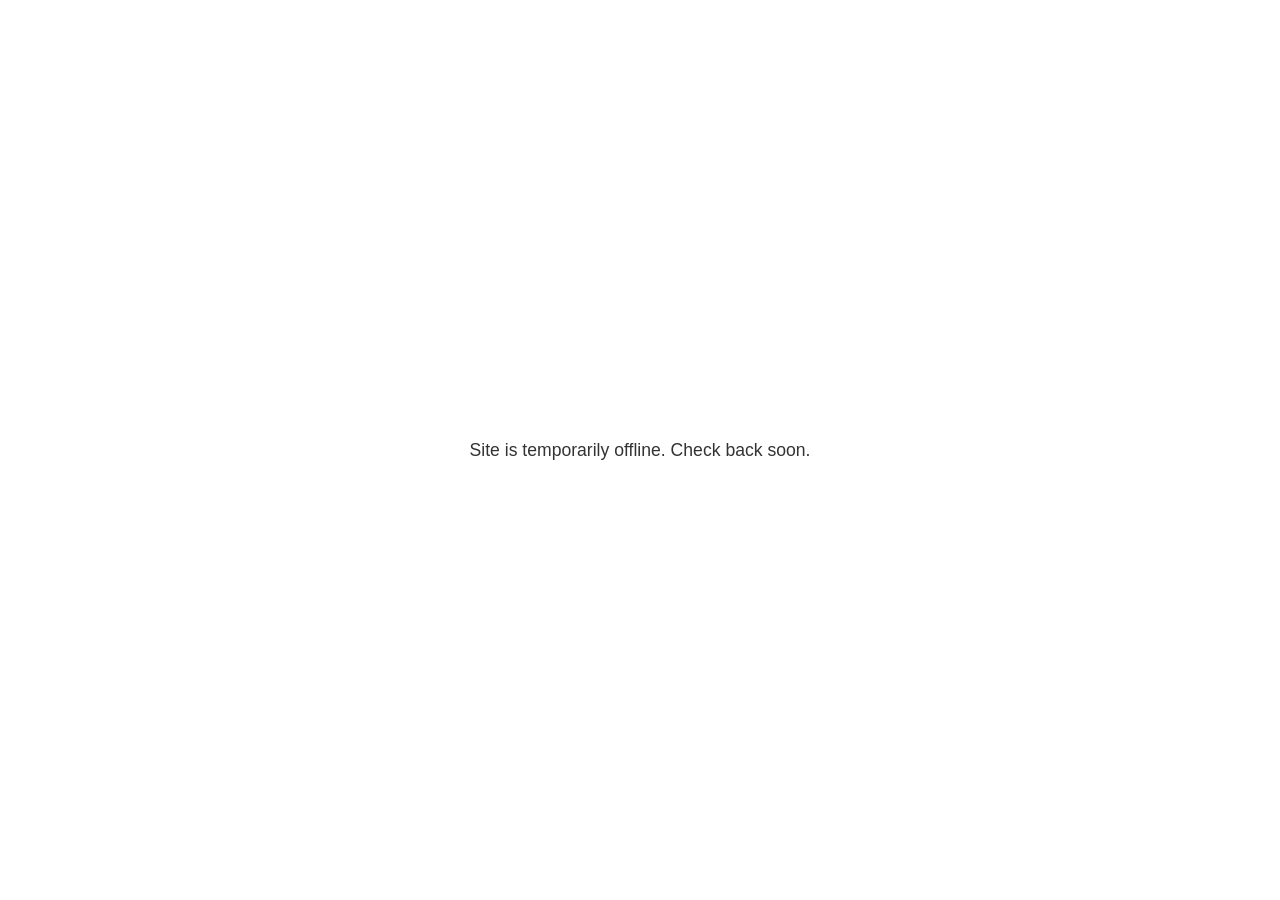
==== index.html @ 07685c70 "Take site offline temporarily Co-Authored-By: Claude Sonnet 4.6 <noreply@anthropic.com>" ====
<!DOCTYPE html>
<html lang="en">
<head>
  <meta charset="UTF-8">
  <meta name="viewport" content="width=device-width, initial-scale=1.0">
  <title>Abhimanyu Suthar</title>
  <style>
    body {
      margin: 0;
      display: flex;
      justify-content: center;
      align-items: center;
      height: 100vh;
      background: #fff;
      font-family: sans-serif;
      color: #333;
    }
    p { font-size: 1.1rem; }
  </style>
</head>
<body>
  <p>Site is temporarily offline. Check back soon.</p>
</body>
</html>
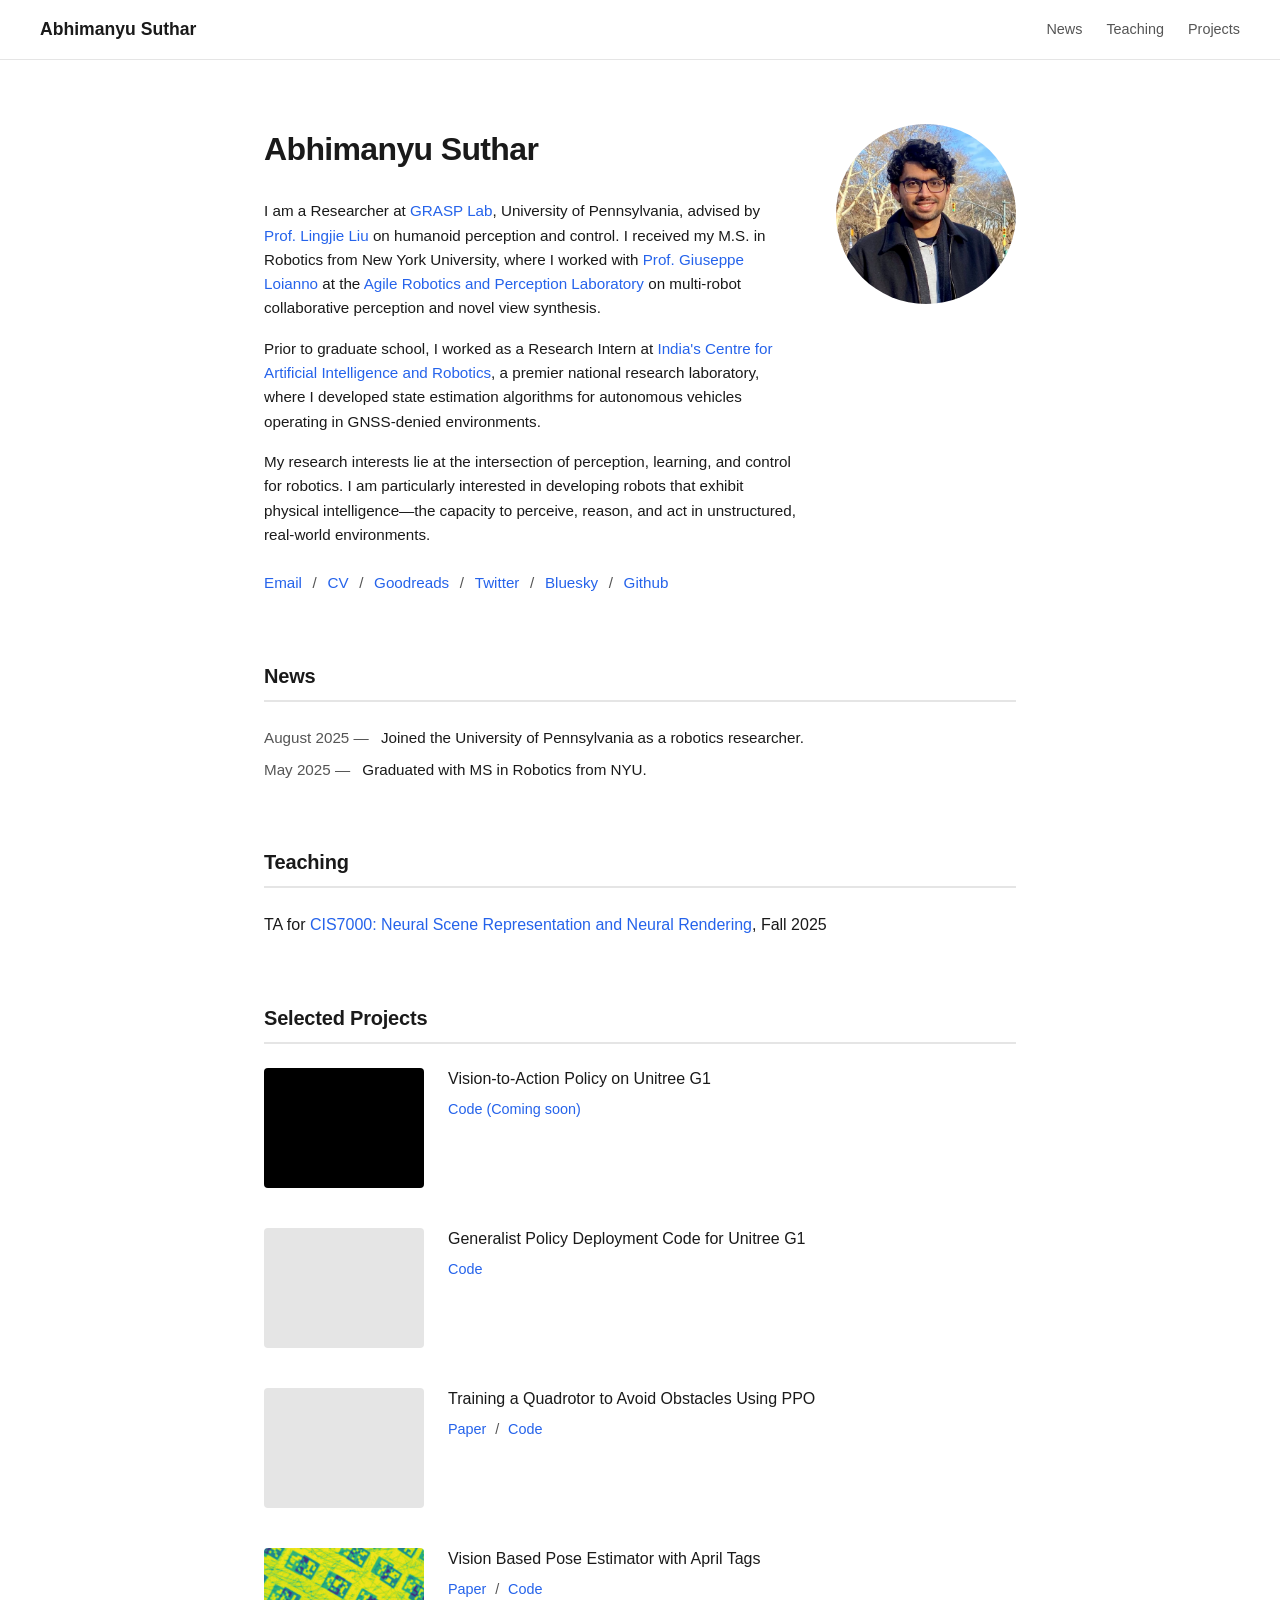
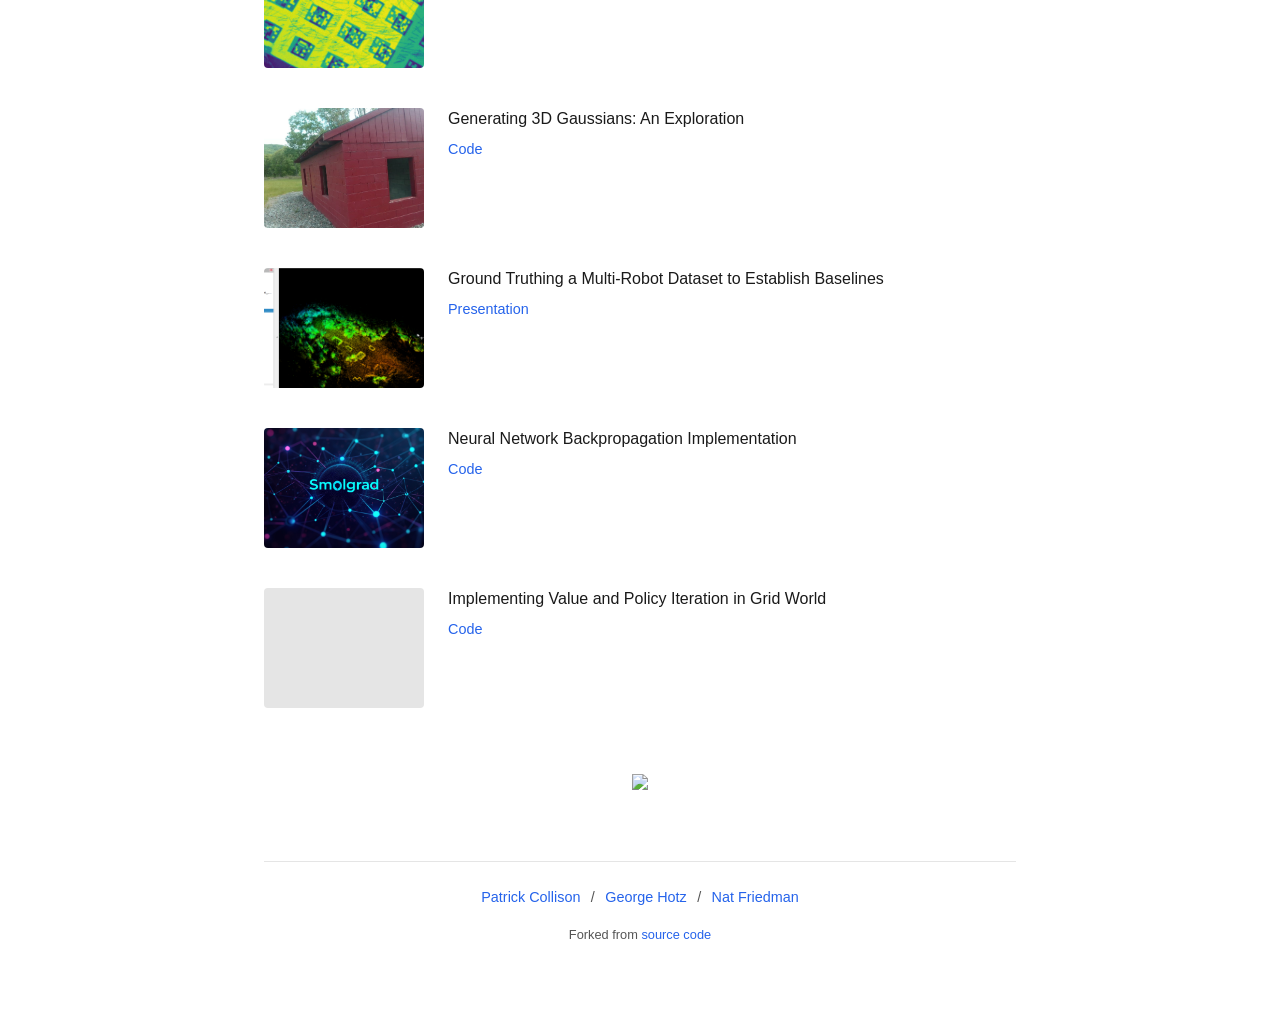
==== commit e2ea5b79: "Bring site back online Co-Authored-By: Claude Sonnet 4.6 <noreply@anthropic.com>" ====
--- a/index.html
+++ b/index.html
@@ -4,21 +4,213 @@
   <meta charset="UTF-8">
   <meta name="viewport" content="width=device-width, initial-scale=1.0">
   <title>Abhimanyu Suthar</title>
-  <style>
-    body {
-      margin: 0;
-      display: flex;
-      justify-content: center;
-      align-items: center;
-      height: 100vh;
-      background: #fff;
-      font-family: sans-serif;
-      color: #333;
-    }
-    p { font-size: 1.1rem; }
-  </style>
+  <meta name="author" content="Abhimanyu Suthar">
+  <meta name="description" content="Abhimanyu Suthar - Robotics Researcher">
+  <link rel="shortcut icon" href="images/favicon/favicon.ico" type="image/x-icon">
+  <link rel="stylesheet" href="stylesheet.css">
 </head>
 <body>
-  <p>Site is temporarily offline. Check back soon.</p>
+  <!-- Top Navigation -->
+  <nav class="top-nav">
+    <div class="top-nav-inner">
+      <a href="#" class="nav-name">Abhimanyu Suthar</a>
+      <div class="nav-sections">
+        <a href="#news">News</a>
+        <a href="#teaching">Teaching</a>
+        <a href="#projects">Projects</a>
+      </div>
+    </div>
+  </nav>
+
+  <div class="container">
+    <!-- Header Section -->
+    <header class="header" id="about">
+      <div class="profile-section">
+        <div class="profile-info">
+          <h1>Abhimanyu Suthar</h1>
+          <p class="bio">
+            I am a Researcher at <a href="https://www.grasp.upenn.edu/">GRASP Lab</a>, University of Pennsylvania, advised by <a href="https://lingjie0206.github.io">Prof. Lingjie Liu</a> on humanoid perception and control. I received my M.S. in Robotics from New York University, where I worked with <a href="https://vcresearch.berkeley.edu/faculty/giuseppe-loianno">Prof. Giuseppe Loianno</a> at the <a href="https://arplaboratory.github.io/">Agile Robotics and Perception Laboratory</a> on multi-robot collaborative perception and novel view synthesis.
+          </p>
+          <p class="bio">
+            Prior to graduate school, I worked as a Research Intern at <a href="https://www.drdo.gov.in/drdo/labs-and-establishments/centre-artificial-intelligence-robotics-cair">India's Centre for Artificial Intelligence and Robotics</a>, a premier national research laboratory, where I developed state estimation algorithms for autonomous vehicles operating in GNSS-denied environments.
+          </p>
+          <p class="bio">
+            My research interests lie at the intersection of perception, learning, and control for robotics. I am particularly interested in developing robots that exhibit physical intelligence—the capacity to perceive, reason, and act in unstructured, real-world environments.
+          </p>
+
+          <!--<div class="seeking-banner">
+            Actively seeking PhD opportunities for Fall 2026
+          </div> -->
+          
+
+          <nav class="nav-links">
+            <a href="mailto:abs9477n@nyu.edu">Email</a>
+            <span class="separator">/</span>
+            <a href="Robotics_Abhimanyu.pdf">CV</a>
+            <span class="separator">/</span>
+            <a href="https://www.goodreads.com/user/show/155257171-abhimanyu-suthar">Goodreads</a>
+            <span class="separator">/</span>
+            <a href="https://twitter.com/Abhimanyu_25s">Twitter</a>
+            <span class="separator">/</span>
+            <a href="https://bsky.app/profile/abhimanyusuthar.bsky.social">Bluesky</a>
+            <span class="separator">/</span>
+            <a href="https://github.com/Abhimanyu-0/">Github</a>
+          </nav>
+        </div>
+        <div class="profile-image">
+          <img src="images/avatar.jpg" alt="Abhimanyu Suthar">
+        </div>
+      </div>
+    </header>
+
+    <!-- News Section -->
+    <section class="section" id="news">
+      <h2>News</h2>
+      <ul class="news-list">
+        <li><span class="date">August 2025</span> Joined the University of Pennsylvania as a robotics researcher.</li>
+        <li><span class="date">May 2025</span> Graduated with MS in Robotics from NYU.</li>
+      </ul>
+    </section>
+
+    <!-- Teaching Section -->
+    <section class="section" id="teaching">
+      <h2>Teaching</h2>
+      <p>TA for <a href="https://neural-representation-2025.github.io/">CIS7000: Neural Scene Representation and Neural Rendering</a>, Fall 2025</p>
+    </section>
+
+    <!-- Projects Section -->
+    <section class="section" id="projects">
+      <h2>Selected Projects</h2>
+
+      <div class="projects-grid">
+
+        <article class="project">
+          <div class="project-media project-media--contain">
+            <video autoplay loop muted playsinline>
+              <source src="0110_mix.mp4" type="video/mp4">
+            </video>
+          </div>
+          <div class="project-info">
+            <h3>Vision-to-Action Policy on Unitree G1</h3>
+            <div class="project-links">
+              <a href="https://github.com/Abhimanyu-0/">Code (Coming soon)</a>
+            </div>
+          </div>
+        </article>
+
+        <article class="project">
+          <div class="project-media">
+            <video autoplay loop muted playsinline>
+              <source src="IMG_2736 3.mov" type="video/mp4">
+            </video>
+          </div>
+          <div class="project-info">
+            <h3>Generalist Policy Deployment Code for Unitree G1</h3>
+            <div class="project-links">
+              <a href="https://github.com/Abhimanyu-0/motion_tracking_controller/tree/generalist-policy">Code</a>
+            </div>
+          </div>
+        </article>
+
+        <article class="project">
+          <div class="project-media">
+            <video autoplay loop muted playsinline>
+              <source src="Abhimanyu_Project_2_video.mp4" type="video/mp4">
+            </video>
+          </div>
+          <div class="project-info">
+            <h3>Training a Quadrotor to Avoid Obstacles Using PPO</h3>
+            <div class="project-links">
+              <a href="https://drive.google.com/file/d/14dI3tmSMuVwbL4iUtIrodfB4yFd_2b_Y/view?usp=sharing">Paper</a>
+              <span class="separator">/</span>
+              <a href="https://github.com/Abhimanyu-0/PPO_quadrotor">Code</a>
+            </div>
+          </div>
+        </article>
+
+        <article class="project">
+          <div class="project-media">
+            <img src="project_pic.jpg" alt="Vision based pose estimator">
+          </div>
+          <div class="project-info">
+            <h3>Vision Based Pose Estimator with April Tags</h3>
+            <div class="project-links">
+              <a href="https://drive.google.com/file/d/1Y9TBH7jiizImRM7zNUWt_cCTlqWkVgy1/view?usp=sharing">Paper</a>
+              <span class="separator">/</span>
+              <a href="https://github.com/Abhimanyu-0/Vision_Pose_estimator_">Code</a>
+            </div>
+          </div>
+        </article>
+
+        <article class="project">
+          <div class="project-media">
+            <img src="image_141713_814181.jpg" alt="3D Gaussians">
+          </div>
+          <div class="project-info">
+            <h3>Generating 3D Gaussians: An Exploration</h3>
+            <div class="project-links">
+              <a href="https://github.com/Abhimanyu-0/Generating_3D_Gaussians">Code</a>
+            </div>
+          </div>
+        </article>
+
+        <article class="project">
+          <div class="project-media">
+            <img src="locus_project.png" alt="Multi-robot dataset">
+          </div>
+          <div class="project-info">
+            <h3>Ground Truthing a Multi-Robot Dataset to Establish Baselines</h3>
+            <div class="project-links">
+              <a href="https://docs.google.com/presentation/d/1jVDcE69z_iJLc_711Oj1Q_PkhzcXR_suU-aqM4ErvSg/edit?usp=sharing">Presentation</a>
+            </div>
+          </div>
+        </article>
+
+        <article class="project">
+          <div class="project-media">
+            <img src="smolgrad_pic.jpeg" alt="Neural network backpropagation">
+          </div>
+          <div class="project-info">
+            <h3>Neural Network Backpropagation Implementation</h3>
+            <div class="project-links">
+              <a href="https://github.com/Abhimanyu-0/Smolgrad">Code</a>
+            </div>
+          </div>
+        </article>
+
+        <article class="project">
+          <div class="project-media">
+            <video autoplay loop muted playsinline>
+              <source src="grid_world.jpg.mp4" type="video/mp4">
+            </video>
+          </div>
+          <div class="project-info">
+            <h3>Implementing Value and Policy Iteration in Grid World</h3>
+            <div class="project-links">
+              <a href="https://github.com/Abhimanyu-0/Policy-Value_iteration-in-Grid-World">Code</a>
+            </div>
+          </div>
+        </article>
+
+      </div>
+    </section>
+
+    <!-- ClustrMaps Visitor Stats -->
+    <div style="text-align:center; margin: 20px 0;">
+      <a href="https://clustrmaps.com/site/1c4fm" title="ClustrMaps"><img src="//www.clustrmaps.com/map_v2.png?d=T1502xN2zuu7U9-PELf3xFqKWs_TbsE9A2147LwGMlo&cl=ffffff" /></a>
+    </div>
+
+    <!-- Footer -->
+    <footer class="footer">
+      <div class="footer-links">
+        <a href="https://patrickcollison.com">Patrick Collison</a>
+        <span class="separator">/</span>
+        <a href="https://geohot.github.io/blog/">George Hotz</a>
+        <span class="separator">/</span>
+        <a href="https://nat.org">Nat Friedman</a>
+      </div>
+      <p class="credit">Forked from <a href="https://github.com/jonbarron/jonbarron_website">source code</a></p>
+    </footer>
+  </div>
 </body>
 </html>
--- a/stylesheet.css
+++ b/stylesheet.css
@@ -0,0 +1,434 @@
+/* Base Reset & Typography */
+*, *::before, *::after {
+  box-sizing: border-box;
+  margin: 0;
+  padding: 0;
+}
+
+:root {
+  /* Light mode colors */
+  --color-bg: #ffffff;
+  --color-text: #1a1a1a;
+  --color-text-secondary: #555;
+  --color-accent: #2563eb;
+  --color-accent-hover: #1d4ed8;
+  --color-border: #e5e5e5;
+  --color-banner-bg: #1e3a5f;
+  --color-banner-text: #ffffff;
+  --color-nav-bg: #ffffff;
+
+  /* Typography */
+  --font-sans: 'Inter', -apple-system, BlinkMacSystemFont, 'Segoe UI', Roboto, sans-serif;
+  --line-height: 1.6;
+
+  /* Spacing */
+  --space-xs: 0.5rem;
+  --space-sm: 1rem;
+  --space-md: 1.5rem;
+  --space-lg: 2.5rem;
+  --space-xl: 4rem;
+  --nav-height: 60px;
+
+  /* Layout */
+  --max-width: 800px;
+}
+
+/* Dark mode disabled - always use light theme */
+
+/* Load Inter font */
+@import url('https://fonts.googleapis.com/css2?family=Inter:wght@400;500;600&display=swap');
+
+html {
+  font-size: 16px;
+  scroll-behavior: smooth;
+}
+
+body {
+  font-family: var(--font-sans);
+  font-size: 1rem;
+  line-height: var(--line-height);
+  color: var(--color-text);
+  background-color: var(--color-bg);
+  -webkit-font-smoothing: antialiased;
+  -moz-osx-font-smoothing: grayscale;
+}
+
+/* Top Navigation */
+.top-nav {
+  position: fixed;
+  top: 0;
+  left: 0;
+  right: 0;
+  height: var(--nav-height);
+  background-color: var(--color-nav-bg);
+  border-bottom: 1px solid var(--color-border);
+  z-index: 100;
+  backdrop-filter: blur(8px);
+  -webkit-backdrop-filter: blur(8px);
+}
+
+.top-nav-inner {
+  max-width: 100%;
+  margin: 0;
+  padding: 0 var(--space-lg);
+  height: 100%;
+  display: flex;
+  align-items: center;
+  justify-content: space-between;
+}
+
+.nav-name {
+  font-weight: 600;
+  font-size: 1.1rem;
+  color: var(--color-text);
+}
+
+.nav-name:hover {
+  color: var(--color-accent);
+}
+
+.nav-sections {
+  display: flex;
+  gap: var(--space-md);
+}
+
+.nav-sections a {
+  font-size: 0.9rem;
+  color: var(--color-text-secondary);
+  transition: color 0.2s ease;
+  position: relative;
+}
+
+.nav-sections a::after {
+  content: '';
+  position: absolute;
+  bottom: -2px;
+  left: 0;
+  width: 0;
+  height: 2px;
+  background-color: var(--color-accent);
+  transition: width 0.2s ease;
+}
+
+.nav-sections a:hover {
+  color: var(--color-accent);
+}
+
+.nav-sections a:hover::after {
+  width: 100%;
+}
+
+/* Container */
+.container {
+  max-width: var(--max-width);
+  margin: 0 auto;
+  padding: var(--space-xl) var(--space-md);
+  padding-top: calc(var(--nav-height) + var(--space-xl));
+}
+
+/* Links */
+a {
+  color: var(--color-accent);
+  text-decoration: none;
+  transition: color 0.2s ease;
+}
+
+a:hover, a:focus {
+  color: var(--color-accent-hover);
+}
+
+/* Header Section */
+.header {
+  margin-bottom: var(--space-xl);
+}
+
+.profile-section {
+  display: flex;
+  gap: var(--space-lg);
+  align-items: flex-start;
+}
+
+.profile-info {
+  flex: 1;
+}
+
+.profile-info h1 {
+  font-size: 2rem;
+  font-weight: 600;
+  margin-bottom: var(--space-md);
+  letter-spacing: -0.02em;
+}
+
+.bio {
+  color: var(--color-text);
+  margin-bottom: var(--space-sm);
+  font-size: 0.95rem;
+}
+
+.profile-image {
+  flex-shrink: 0;
+}
+
+.profile-image img {
+  width: 180px;
+  height: 180px;
+  border-radius: 50%;
+  object-fit: cover;
+}
+
+/* Research Tags */
+.research-tags {
+  display: flex;
+  flex-wrap: wrap;
+  gap: 0.5rem;
+  margin: var(--space-md) 0;
+}
+
+.tag {
+  display: inline-block;
+  padding: 0.35rem 0.75rem;
+  font-size: 0.8rem;
+  font-weight: 500;
+  color: var(--color-accent);
+  background-color: transparent;
+  border: 1px solid var(--color-accent);
+  border-radius: 20px;
+  transition: all 0.2s ease;
+}
+
+.tag:hover {
+  background-color: var(--color-accent);
+  color: #ffffff;
+}
+
+/* PhD Seeking Banner - Elegant Border Style */
+.seeking-banner {
+  background-color: transparent;
+  color: var(--color-text);
+  padding: var(--space-sm) var(--space-md);
+  padding-left: var(--space-md);
+  text-align: left;
+  margin: var(--space-md) 0;
+  font-weight: 500;
+  font-size: 0.9rem;
+  border-left: 3px solid var(--color-accent);
+  border-radius: 0;
+}
+
+/* Navigation Links */
+.nav-links {
+  margin-top: var(--space-md);
+  font-size: 0.95rem;
+}
+
+.nav-links a {
+  display: inline-block;
+}
+
+.separator {
+  color: var(--color-text-secondary);
+  margin: 0 0.4rem;
+  user-select: none;
+}
+
+/* Sections */
+.section {
+  margin-bottom: var(--space-xl);
+  scroll-margin-top: calc(var(--nav-height) + var(--space-md));
+}
+
+.section h2 {
+  font-size: 1.25rem;
+  font-weight: 600;
+  margin-bottom: var(--space-md);
+  padding-bottom: var(--space-xs);
+  border-bottom: 2px solid var(--color-border);
+  letter-spacing: -0.01em;
+}
+
+/* News List */
+.news-list {
+  list-style: none;
+}
+
+.news-list li {
+  margin-bottom: var(--space-xs);
+  font-size: 0.95rem;
+}
+
+.news-list .date {
+  font-weight: 500;
+  color: var(--color-text-secondary);
+  margin-right: 0.5rem;
+}
+
+.news-list .date::after {
+  content: " —";
+}
+
+/* Projects Grid */
+.projects-grid {
+  display: flex;
+  flex-direction: column;
+  gap: var(--space-lg);
+}
+
+.project {
+  display: flex;
+  gap: var(--space-md);
+  align-items: flex-start;
+  padding: var(--space-sm);
+  margin: calc(-1 * var(--space-sm));
+  border-radius: 8px;
+  transition: transform 0.2s ease, box-shadow 0.2s ease;
+}
+
+.project:hover {
+  transform: translateY(-2px);
+  box-shadow: 0 4px 16px rgba(0, 0, 0, 0.08);
+}
+
+.project-media {
+  flex-shrink: 0;
+  width: 160px;
+  height: 120px;
+  overflow: hidden;
+  border-radius: 4px;
+  background-color: var(--color-border);
+}
+
+.project-media img,
+.project-media video {
+  width: 100%;
+  height: 100%;
+  object-fit: cover;
+}
+
+.project-media--contain img,
+.project-media--contain video {
+  object-fit: contain;
+  background-color: #000;
+}
+
+/* Reduce brightness on overly bright videos */
+.project-media video {
+  filter: brightness(0.85);
+}
+
+.project-info {
+  flex: 1;
+}
+
+.project-info h3 {
+  font-size: 1rem;
+  font-weight: 500;
+  margin-bottom: var(--space-xs);
+  line-height: 1.4;
+}
+
+.project-links {
+  font-size: 0.9rem;
+}
+
+.project-links .separator {
+  margin: 0 0.3rem;
+}
+
+/* Footer */
+.footer {
+  margin-top: var(--space-xl);
+  padding-top: var(--space-md);
+  border-top: 1px solid var(--color-border);
+  text-align: center;
+}
+
+.footer-links {
+  margin-bottom: var(--space-sm);
+  font-size: 0.9rem;
+}
+
+.credit {
+  font-size: 0.8rem;
+  color: var(--color-text-secondary);
+}
+
+/* Responsive Design */
+@media (max-width: 640px) {
+  .container {
+    padding: var(--space-lg) var(--space-sm);
+    padding-top: calc(var(--nav-height) + var(--space-lg));
+  }
+
+  .top-nav-inner {
+    padding: 0 var(--space-sm);
+  }
+
+  .nav-name {
+    font-size: 1rem;
+  }
+
+  .nav-sections {
+    gap: var(--space-sm);
+  }
+
+  .nav-sections a {
+    font-size: 0.85rem;
+  }
+
+  .profile-section {
+    flex-direction: column-reverse;
+    align-items: center;
+    text-align: center;
+  }
+
+  .profile-image img {
+    width: 140px;
+    height: 140px;
+  }
+
+  .profile-info h1 {
+    font-size: 1.75rem;
+  }
+
+  .nav-links {
+    line-height: 2;
+  }
+
+  .research-tags {
+    justify-content: center;
+  }
+
+  .seeking-banner {
+    text-align: center;
+    border-left: none;
+    border-top: 3px solid var(--color-accent);
+    padding-left: var(--space-sm);
+  }
+
+  .project {
+    flex-direction: column;
+  }
+
+  .project-media {
+    width: 100%;
+    height: 200px;
+  }
+}
+
+/* Print styles */
+@media print {
+  .top-nav {
+    display: none;
+  }
+
+  .container {
+    max-width: 100%;
+    padding-top: var(--space-xl);
+  }
+
+  .seeking-banner {
+    background-color: #000;
+    -webkit-print-color-adjust: exact;
+    print-color-adjust: exact;
+  }
+}
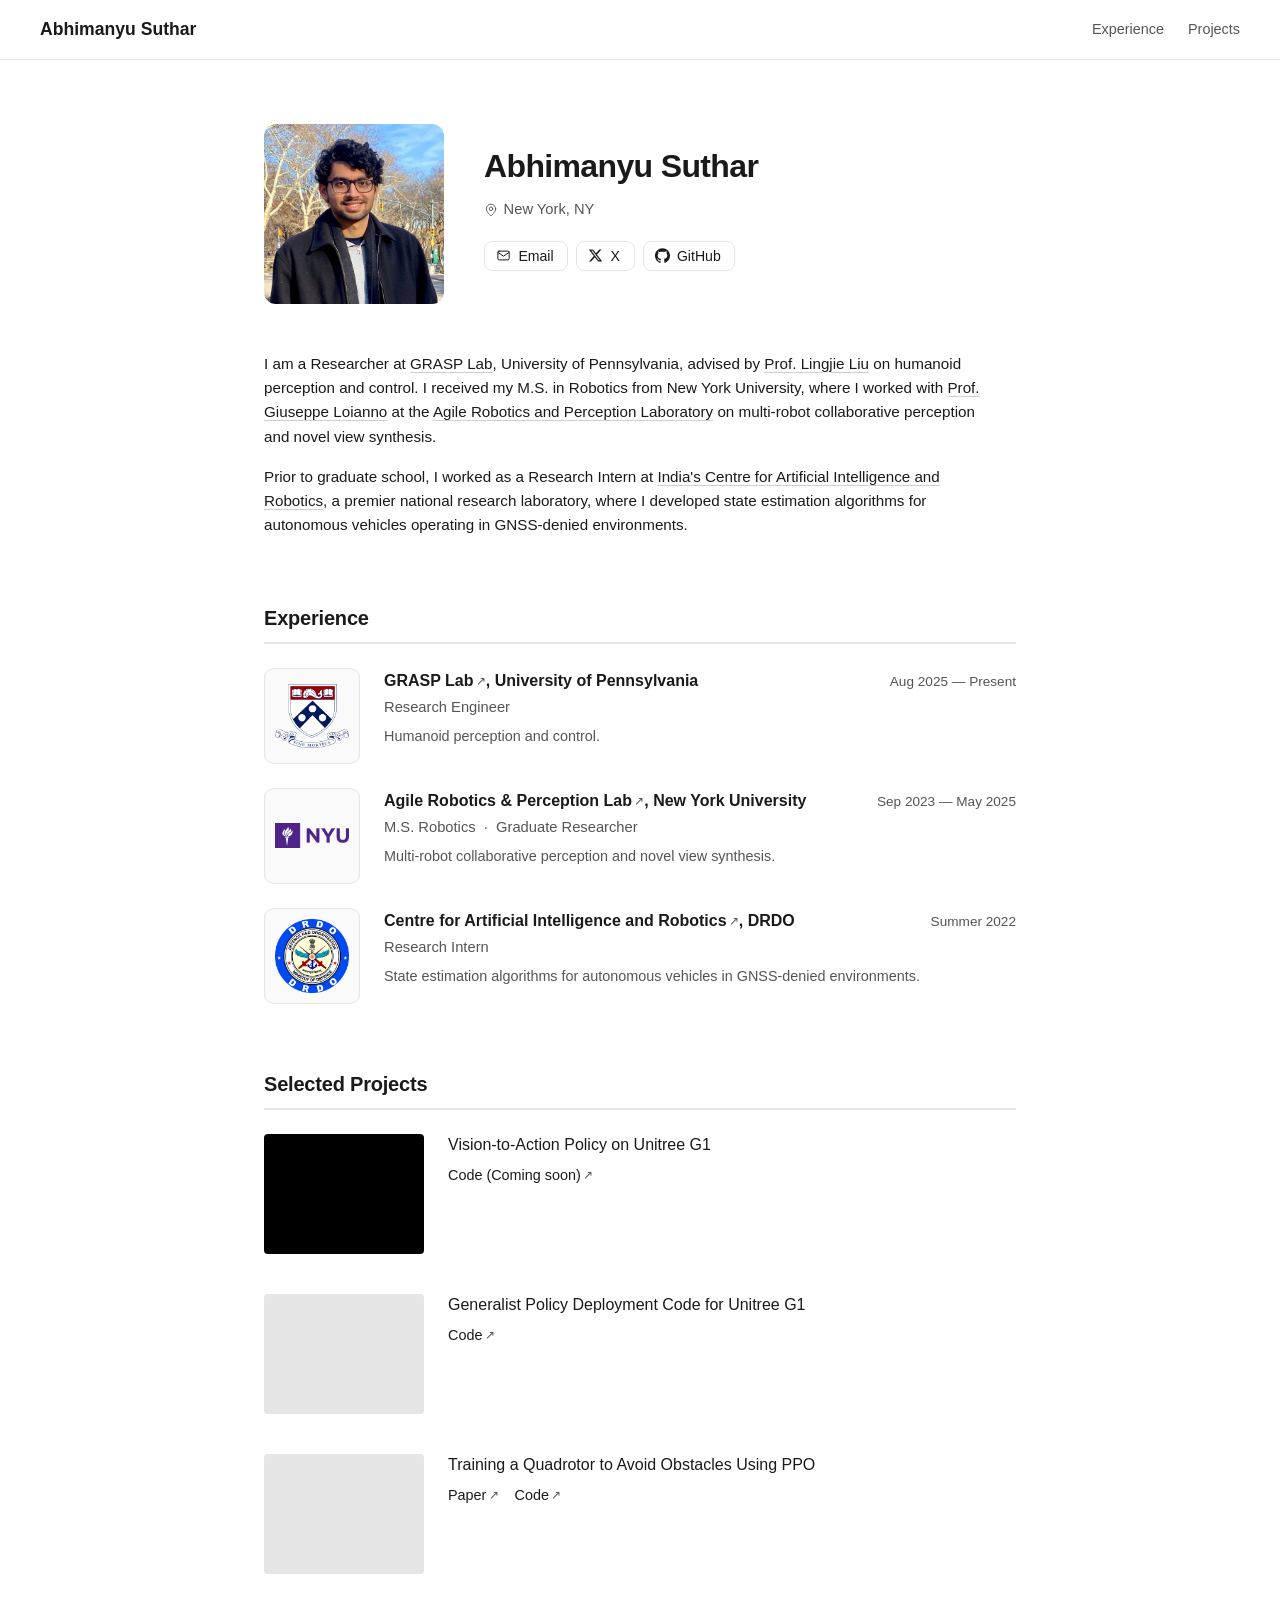
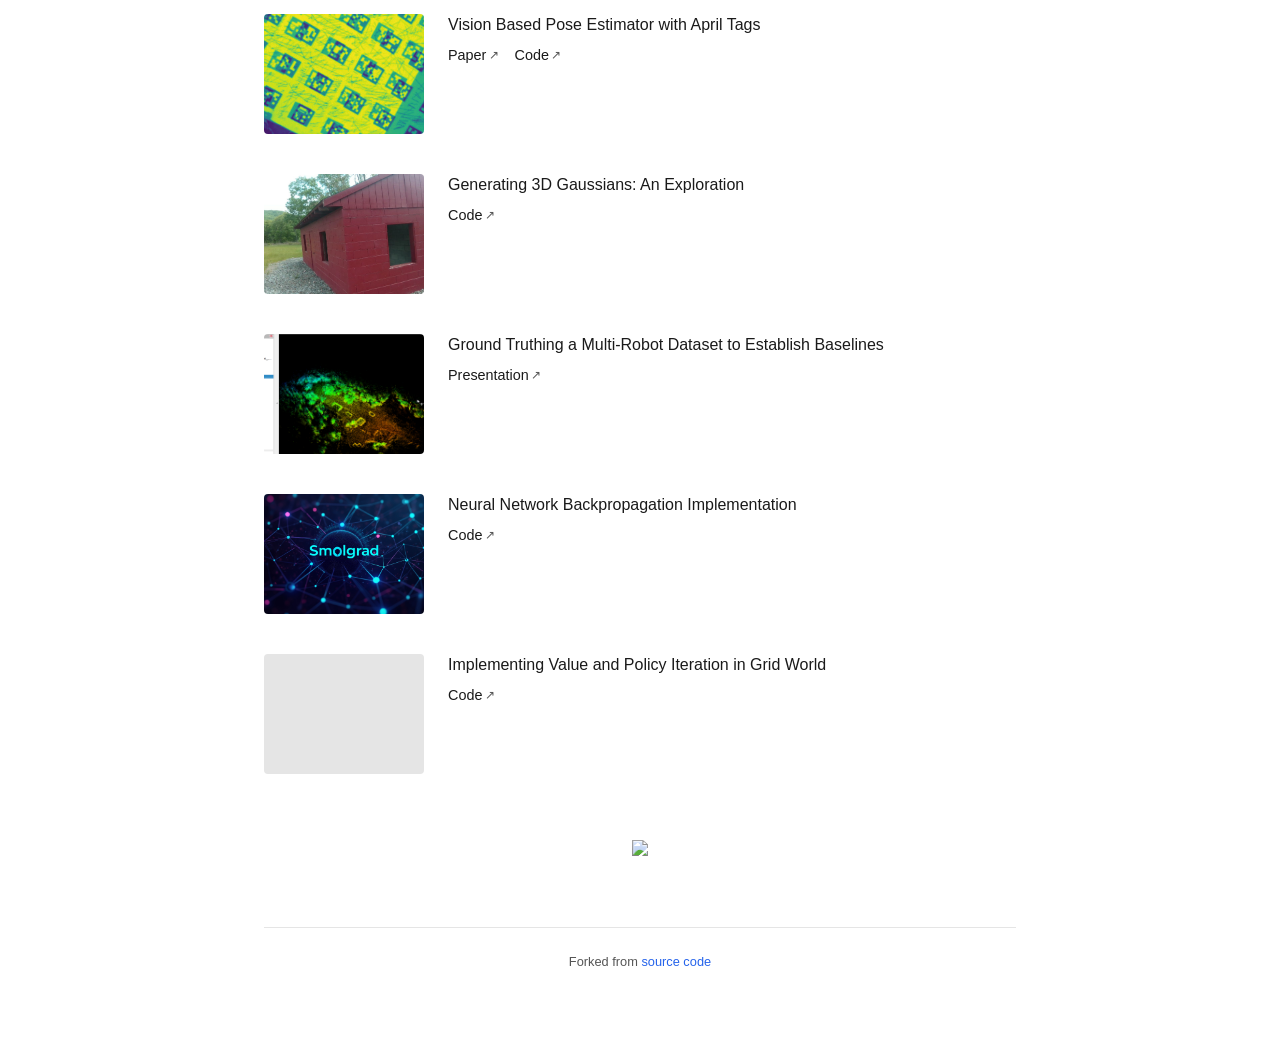
==== commit 8975c66e: "Restructure header and add Experience section - New header layout: rounded-rectangle photo on left, " ====
--- a/index.html
+++ b/index.html
@@ -15,8 +15,7 @@
     <div class="top-nav-inner">
       <a href="#" class="nav-name">Abhimanyu Suthar</a>
       <div class="nav-sections">
-        <a href="#news">News</a>
-        <a href="#teaching">Teaching</a>
+        <a href="#experience">Experience</a>
         <a href="#projects">Projects</a>
       </div>
     </div>
@@ -26,56 +25,119 @@
     <!-- Header Section -->
     <header class="header" id="about">
       <div class="profile-section">
-        <div class="profile-info">
-          <h1>Abhimanyu Suthar</h1>
-          <p class="bio">
-            I am a Researcher at <a href="https://www.grasp.upenn.edu/">GRASP Lab</a>, University of Pennsylvania, advised by <a href="https://lingjie0206.github.io">Prof. Lingjie Liu</a> on humanoid perception and control. I received my M.S. in Robotics from New York University, where I worked with <a href="https://vcresearch.berkeley.edu/faculty/giuseppe-loianno">Prof. Giuseppe Loianno</a> at the <a href="https://arplaboratory.github.io/">Agile Robotics and Perception Laboratory</a> on multi-robot collaborative perception and novel view synthesis.
-          </p>
-          <p class="bio">
-            Prior to graduate school, I worked as a Research Intern at <a href="https://www.drdo.gov.in/drdo/labs-and-establishments/centre-artificial-intelligence-robotics-cair">India's Centre for Artificial Intelligence and Robotics</a>, a premier national research laboratory, where I developed state estimation algorithms for autonomous vehicles operating in GNSS-denied environments.
-          </p>
-          <p class="bio">
-            My research interests lie at the intersection of perception, learning, and control for robotics. I am particularly interested in developing robots that exhibit physical intelligence—the capacity to perceive, reason, and act in unstructured, real-world environments.
-          </p>
-
-          <!--<div class="seeking-banner">
-            Actively seeking PhD opportunities for Fall 2026
-          </div> -->
-          
-
-          <nav class="nav-links">
-            <a href="mailto:abs9477n@nyu.edu">Email</a>
-            <span class="separator">/</span>
-            <a href="Robotics_Abhimanyu.pdf">CV</a>
-            <span class="separator">/</span>
-            <a href="https://www.goodreads.com/user/show/155257171-abhimanyu-suthar">Goodreads</a>
-            <span class="separator">/</span>
-            <a href="https://twitter.com/Abhimanyu_25s">Twitter</a>
-            <span class="separator">/</span>
-            <a href="https://bsky.app/profile/abhimanyusuthar.bsky.social">Bluesky</a>
-            <span class="separator">/</span>
-            <a href="https://github.com/Abhimanyu-0/">Github</a>
-          </nav>
-        </div>
         <div class="profile-image">
           <img src="images/avatar.jpg" alt="Abhimanyu Suthar">
         </div>
+        <div class="profile-meta">
+          <h1>Abhimanyu Suthar</h1>
+          <p class="profile-location">
+            <svg viewBox="0 0 24 24" fill="none" stroke="currentColor" stroke-width="1.6" stroke-linecap="round" stroke-linejoin="round" aria-hidden="true">
+              <path d="M20 10c0 6-8 12-8 12s-8-6-8-12a8 8 0 0 1 16 0z"/>
+              <circle cx="12" cy="10" r="3"/>
+            </svg>
+            <span>New York, NY</span>
+          </p>
+
+          <nav class="social-links">
+            <a href="mailto:abs9477n@nyu.edu" class="social-chip" aria-label="Email">
+              <svg viewBox="0 0 24 24" fill="none" stroke="currentColor" stroke-width="1.6" stroke-linecap="round" stroke-linejoin="round" aria-hidden="true">
+                <rect x="3" y="5" width="18" height="14" rx="2"/>
+                <path d="m3 7 9 6 9-6"/>
+              </svg>
+              <span>Email</span>
+            </a>
+            <a href="https://x.com/Abhimanyu_25s" class="social-chip" aria-label="X">
+              <svg viewBox="0 0 24 24" fill="currentColor" aria-hidden="true">
+                <path d="M18.244 2.25h3.308l-7.227 8.26 8.502 11.24H16.17l-5.214-6.817L4.99 21.75H1.68l7.73-8.835L1.254 2.25H8.08l4.713 6.231zm-1.161 17.52h1.833L7.084 4.126H5.117z"/>
+              </svg>
+              <span>X</span>
+            </a>
+            <a href="https://github.com/Abhimanyu-0/" class="social-chip" aria-label="GitHub">
+              <svg viewBox="0 0 24 24" fill="currentColor" aria-hidden="true">
+                <path d="M12 .297c-6.63 0-12 5.373-12 12 0 5.303 3.438 9.8 8.205 11.385.6.113.82-.258.82-.577 0-.285-.01-1.04-.015-2.04-3.338.724-4.042-1.61-4.042-1.61C4.422 18.07 3.633 17.7 3.633 17.7c-1.087-.744.084-.729.084-.729 1.205.084 1.838 1.236 1.838 1.236 1.07 1.835 2.809 1.305 3.495.998.108-.776.417-1.305.76-1.605-2.665-.3-5.466-1.332-5.466-5.93 0-1.31.465-2.38 1.235-3.22-.135-.303-.54-1.523.105-3.176 0 0 1.005-.322 3.3 1.23.96-.267 1.98-.399 3-.405 1.02.006 2.04.138 3 .405 2.28-1.552 3.285-1.23 3.285-1.23.645 1.653.24 2.873.12 3.176.765.84 1.23 1.91 1.23 3.22 0 4.61-2.805 5.625-5.475 5.92.42.36.81 1.096.81 2.22 0 1.606-.015 2.896-.015 3.286 0 .315.21.69.825.57C20.565 22.092 24 17.592 24 12.297c0-6.627-5.373-12-12-12"/>
+              </svg>
+              <span>GitHub</span>
+            </a>
+          </nav>
+        </div>
+      </div>
+
+      <div class="bio-block">
+        <p class="bio">
+          I am a Researcher at <a href="https://www.grasp.upenn.edu/">GRASP Lab</a>, University of Pennsylvania, advised by <a href="https://lingjie0206.github.io">Prof. Lingjie Liu</a> on humanoid perception and control. I received my M.S. in Robotics from New York University, where I worked with <a href="https://vcresearch.berkeley.edu/faculty/giuseppe-loianno">Prof. Giuseppe Loianno</a> at the <a href="https://arplaboratory.github.io/">Agile Robotics and Perception Laboratory</a> on multi-robot collaborative perception and novel view synthesis.
+        </p>
+        <p class="bio">
+          Prior to graduate school, I worked as a Research Intern at <a href="https://www.drdo.gov.in/drdo/labs-and-establishments/centre-artificial-intelligence-robotics-cair">India's Centre for Artificial Intelligence and Robotics</a>, a premier national research laboratory, where I developed state estimation algorithms for autonomous vehicles operating in GNSS-denied environments.
+        </p>
       </div>
     </header>
 
-    <!-- News Section -->
-    <section class="section" id="news">
-      <h2>News</h2>
-      <ul class="news-list">
-        <li><span class="date">August 2025</span> Joined the University of Pennsylvania as a robotics researcher.</li>
-        <li><span class="date">May 2025</span> Graduated with MS in Robotics from NYU.</li>
+    <!-- Experience Section -->
+    <section class="section" id="experience">
+      <h2>Experience</h2>
+      <ul class="experience-list">
+
+        <li class="experience-item">
+          <div class="experience-logo">
+            <!-- drop images/logos/upenn.png here -->
+            <img src="images/logos/upenn.png" alt="University of Pennsylvania" onerror="this.style.display='none'; this.nextElementSibling.style.display='flex';">
+            <span class="experience-logo-fallback">UP</span>
+          </div>
+          <div class="experience-body">
+            <div class="experience-row">
+              <span class="experience-org">
+                <a href="https://www.grasp.upenn.edu/">GRASP Lab</a>, University of Pennsylvania
+              </span>
+              <span class="experience-date">Aug 2025 — Present</span>
+            </div>
+            <div class="experience-role">Research Engineer</div>
+            <p class="experience-desc">
+              Humanoid perception and control.
+            </p>
+          </div>
+        </li>
+
+        <li class="experience-item">
+          <div class="experience-logo">
+            <!-- drop images/logos/nyu.png here -->
+            <img src="images/logos/nyu.png" alt="New York University" onerror="this.style.display='none'; this.nextElementSibling.style.display='flex';">
+            <span class="experience-logo-fallback">NYU</span>
+          </div>
+          <div class="experience-body">
+            <div class="experience-row">
+              <span class="experience-org">
+                <a href="https://arplaboratory.github.io/">Agile Robotics &amp; Perception Lab</a>, New York University
+              </span>
+              <span class="experience-date">Sep 2023 — May 2025</span>
+            </div>
+            <div class="experience-role">M.S. Robotics &nbsp;·&nbsp; Graduate Researcher</div>
+            <p class="experience-desc">
+              Multi-robot collaborative perception and novel view synthesis.
+            </p>
+          </div>
+        </li>
+
+        <li class="experience-item">
+          <div class="experience-logo">
+            <!-- drop images/logos/cair.png here -->
+            <img src="images/logos/cair.png" alt="CAIR-DRDO" onerror="this.style.display='none'; this.nextElementSibling.style.display='flex';">
+            <span class="experience-logo-fallback">CAIR</span>
+          </div>
+          <div class="experience-body">
+            <div class="experience-row">
+              <span class="experience-org">
+                <a href="https://www.drdo.gov.in/drdo/labs-and-establishments/centre-artificial-intelligence-robotics-cair">Centre for Artificial Intelligence and Robotics</a>, DRDO
+              </span>
+              <span class="experience-date">Summer 2022</span>
+            </div>
+            <div class="experience-role">Research Intern</div>
+            <p class="experience-desc">
+              State estimation algorithms for autonomous vehicles in GNSS-denied environments.
+            </p>
+          </div>
+        </li>
+
       </ul>
-    </section>
-
-    <!-- Teaching Section -->
-    <section class="section" id="teaching">
-      <h2>Teaching</h2>
-      <p>TA for <a href="https://neural-representation-2025.github.io/">CIS7000: Neural Scene Representation and Neural Rendering</a>, Fall 2025</p>
     </section>
 
     <!-- Projects Section -->
@@ -202,13 +264,6 @@
 
     <!-- Footer -->
     <footer class="footer">
-      <div class="footer-links">
-        <a href="https://patrickcollison.com">Patrick Collison</a>
-        <span class="separator">/</span>
-        <a href="https://geohot.github.io/blog/">George Hotz</a>
-        <span class="separator">/</span>
-        <a href="https://nat.org">Nat Friedman</a>
-      </div>
       <p class="credit">Forked from <a href="https://github.com/jonbarron/jonbarron_website">source code</a></p>
     </footer>
   </div>
--- a/stylesheet.css
+++ b/stylesheet.css
@@ -145,24 +145,8 @@
 .profile-section {
   display: flex;
   gap: var(--space-lg);
-  align-items: flex-start;
-}
-
-.profile-info {
-  flex: 1;
-}
-
-.profile-info h1 {
-  font-size: 2rem;
-  font-weight: 600;
-  margin-bottom: var(--space-md);
-  letter-spacing: -0.02em;
-}
-
-.bio {
-  color: var(--color-text);
-  margin-bottom: var(--space-sm);
-  font-size: 0.95rem;
+  align-items: center;
+  margin-bottom: var(--space-lg);
 }
 
 .profile-image {
@@ -172,8 +156,45 @@
 .profile-image img {
   width: 180px;
   height: 180px;
-  border-radius: 50%;
+  border-radius: 12px;
   object-fit: cover;
+}
+
+.profile-meta {
+  flex: 1;
+  min-width: 0;
+}
+
+.profile-meta h1 {
+  font-size: 2rem;
+  font-weight: 600;
+  margin-bottom: 0.4rem;
+  letter-spacing: -0.02em;
+}
+
+.profile-location {
+  display: inline-flex;
+  align-items: center;
+  gap: 0.35rem;
+  font-size: 0.92rem;
+  color: var(--color-text-secondary);
+  margin: 0;
+}
+
+.profile-location svg {
+  width: 14px;
+  height: 14px;
+  flex-shrink: 0;
+}
+
+.bio-block {
+  max-width: 720px;
+}
+
+.bio {
+  color: var(--color-text);
+  margin-bottom: var(--space-sm);
+  font-size: 0.95rem;
 }
 
 /* Research Tags */
@@ -215,16 +236,47 @@
   border-radius: 0;
 }
 
-/* Navigation Links */
-.nav-links {
-  margin-top: var(--space-md);
-  font-size: 0.95rem;
-}
-
-.nav-links a {
-  display: inline-block;
-}
-
+/* Social Chips */
+.social-links {
+  margin-top: var(--space-sm);
+  margin-bottom: var(--space-md);
+  display: flex;
+  flex-wrap: wrap;
+  gap: 0.5rem;
+}
+
+.social-chip {
+  display: inline-flex;
+  align-items: center;
+  gap: 0.45rem;
+  padding: 0.42rem 0.85rem 0.42rem 0.7rem;
+  border: 1px solid var(--color-border);
+  border-radius: 8px;
+  background-color: #ffffff;
+  font-size: 0.88rem;
+  font-weight: 500;
+  color: var(--color-text);
+  text-decoration: none;
+  line-height: 1;
+  transition: background-color 0.18s ease, border-color 0.18s ease, transform 0.18s ease, box-shadow 0.18s ease;
+}
+
+.social-chip:hover {
+  background-color: #fafafa;
+  border-color: #b8b8b8;
+  transform: translateY(-1px);
+  color: var(--color-text);
+  box-shadow: 0 2px 6px rgba(0, 0, 0, 0.04);
+}
+
+.social-chip svg {
+  width: 15px;
+  height: 15px;
+  flex-shrink: 0;
+  display: block;
+}
+
+/* Keep separator class for use elsewhere (e.g. project links) */
 .separator {
   color: var(--color-text-secondary);
   margin: 0 0.4rem;
@@ -266,6 +318,142 @@
   content: " —";
 }
 
+/* Experience Section */
+.experience-list {
+  list-style: none;
+  display: flex;
+  flex-direction: column;
+  gap: var(--space-md);
+}
+
+.experience-item {
+  display: flex;
+  gap: var(--space-md);
+  align-items: flex-start;
+  padding: var(--space-sm);
+  margin: calc(-1 * var(--space-sm));
+  border-radius: 8px;
+  transition: background-color 0.2s ease;
+}
+
+.experience-item:hover {
+  background-color: rgba(0, 0, 0, 0.02);
+}
+
+.experience-logo {
+  flex-shrink: 0;
+  width: 96px;
+  height: 96px;
+  border-radius: 10px;
+  border: 1px solid var(--color-border);
+  background-color: #fafafa;
+  display: flex;
+  align-items: center;
+  justify-content: center;
+  overflow: hidden;
+  position: relative;
+}
+
+.experience-logo img {
+  width: 100%;
+  height: 100%;
+  object-fit: contain;
+  padding: 10px;
+}
+
+.experience-logo-fallback {
+  display: none;
+  align-items: center;
+  justify-content: center;
+  width: 100%;
+  height: 100%;
+  font-size: 0.75rem;
+  font-weight: 600;
+  letter-spacing: 0.04em;
+  color: var(--color-text-secondary);
+}
+
+.experience-body {
+  flex: 1;
+  min-width: 0;
+}
+
+.experience-row {
+  display: flex;
+  align-items: baseline;
+  justify-content: space-between;
+  gap: var(--space-sm);
+  margin-bottom: 0.15rem;
+  flex-wrap: wrap;
+}
+
+.experience-org {
+  font-size: 1rem;
+  font-weight: 600;
+  color: var(--color-text);
+}
+
+.experience-org a {
+  color: var(--color-text);
+  text-decoration: none;
+  transition: color 0.18s ease;
+}
+
+.experience-org a::after {
+  content: '↗';
+  display: inline-block;
+  margin-left: 0.18em;
+  font-size: 0.78em;
+  font-weight: 500;
+  color: var(--color-text-secondary);
+  transition: transform 0.18s ease, color 0.18s ease;
+  transform: translate(0, -0.05em);
+}
+
+.experience-org a:hover {
+  color: var(--color-text);
+}
+
+.experience-org a:hover::after {
+  color: var(--color-text);
+  transform: translate(0.15em, -0.18em);
+}
+
+.bio a,
+.experience-desc a {
+  color: var(--color-text);
+  text-decoration: underline;
+  text-decoration-color: #cfcfcf;
+  text-decoration-thickness: 1px;
+  text-underline-offset: 3px;
+  transition: text-decoration-color 0.18s ease;
+}
+
+.bio a:hover,
+.experience-desc a:hover {
+  color: var(--color-text);
+  text-decoration-color: var(--color-text);
+}
+
+.experience-date {
+  font-size: 0.85rem;
+  color: var(--color-text-secondary);
+  white-space: nowrap;
+}
+
+.experience-role {
+  font-size: 0.92rem;
+  color: var(--color-text-secondary);
+  margin-bottom: 0.35rem;
+}
+
+.experience-desc {
+  font-size: 0.9rem;
+  color: var(--color-text-secondary);
+  line-height: 1.55;
+  margin: 0;
+}
+
 /* Projects Grid */
 .projects-grid {
   display: flex;
@@ -328,10 +516,37 @@
 
 .project-links {
   font-size: 0.9rem;
+  display: flex;
+  flex-wrap: wrap;
+  gap: 0.15rem 1rem;
+  align-items: baseline;
+}
+
+.project-links a {
+  color: var(--color-text);
+  text-decoration: none;
+  font-weight: 500;
+  transition: color 0.18s ease;
+}
+
+.project-links a::after {
+  content: '↗';
+  display: inline-block;
+  margin-left: 0.18em;
+  font-size: 0.82em;
+  font-weight: 500;
+  color: var(--color-text-secondary);
+  transition: transform 0.18s ease, color 0.18s ease;
+  transform: translate(0, -0.05em);
+}
+
+.project-links a:hover::after {
+  color: var(--color-text);
+  transform: translate(0.15em, -0.18em);
 }
 
 .project-links .separator {
-  margin: 0 0.3rem;
+  display: none;
 }
 
 /* Footer */
@@ -376,7 +591,7 @@
   }
 
   .profile-section {
-    flex-direction: column-reverse;
+    flex-direction: column;
     align-items: center;
     text-align: center;
   }
@@ -386,8 +601,12 @@
     height: 140px;
   }
 
-  .profile-info h1 {
+  .profile-meta h1 {
     font-size: 1.75rem;
+  }
+
+  .social-links {
+    justify-content: center;
   }
 
   .nav-links {
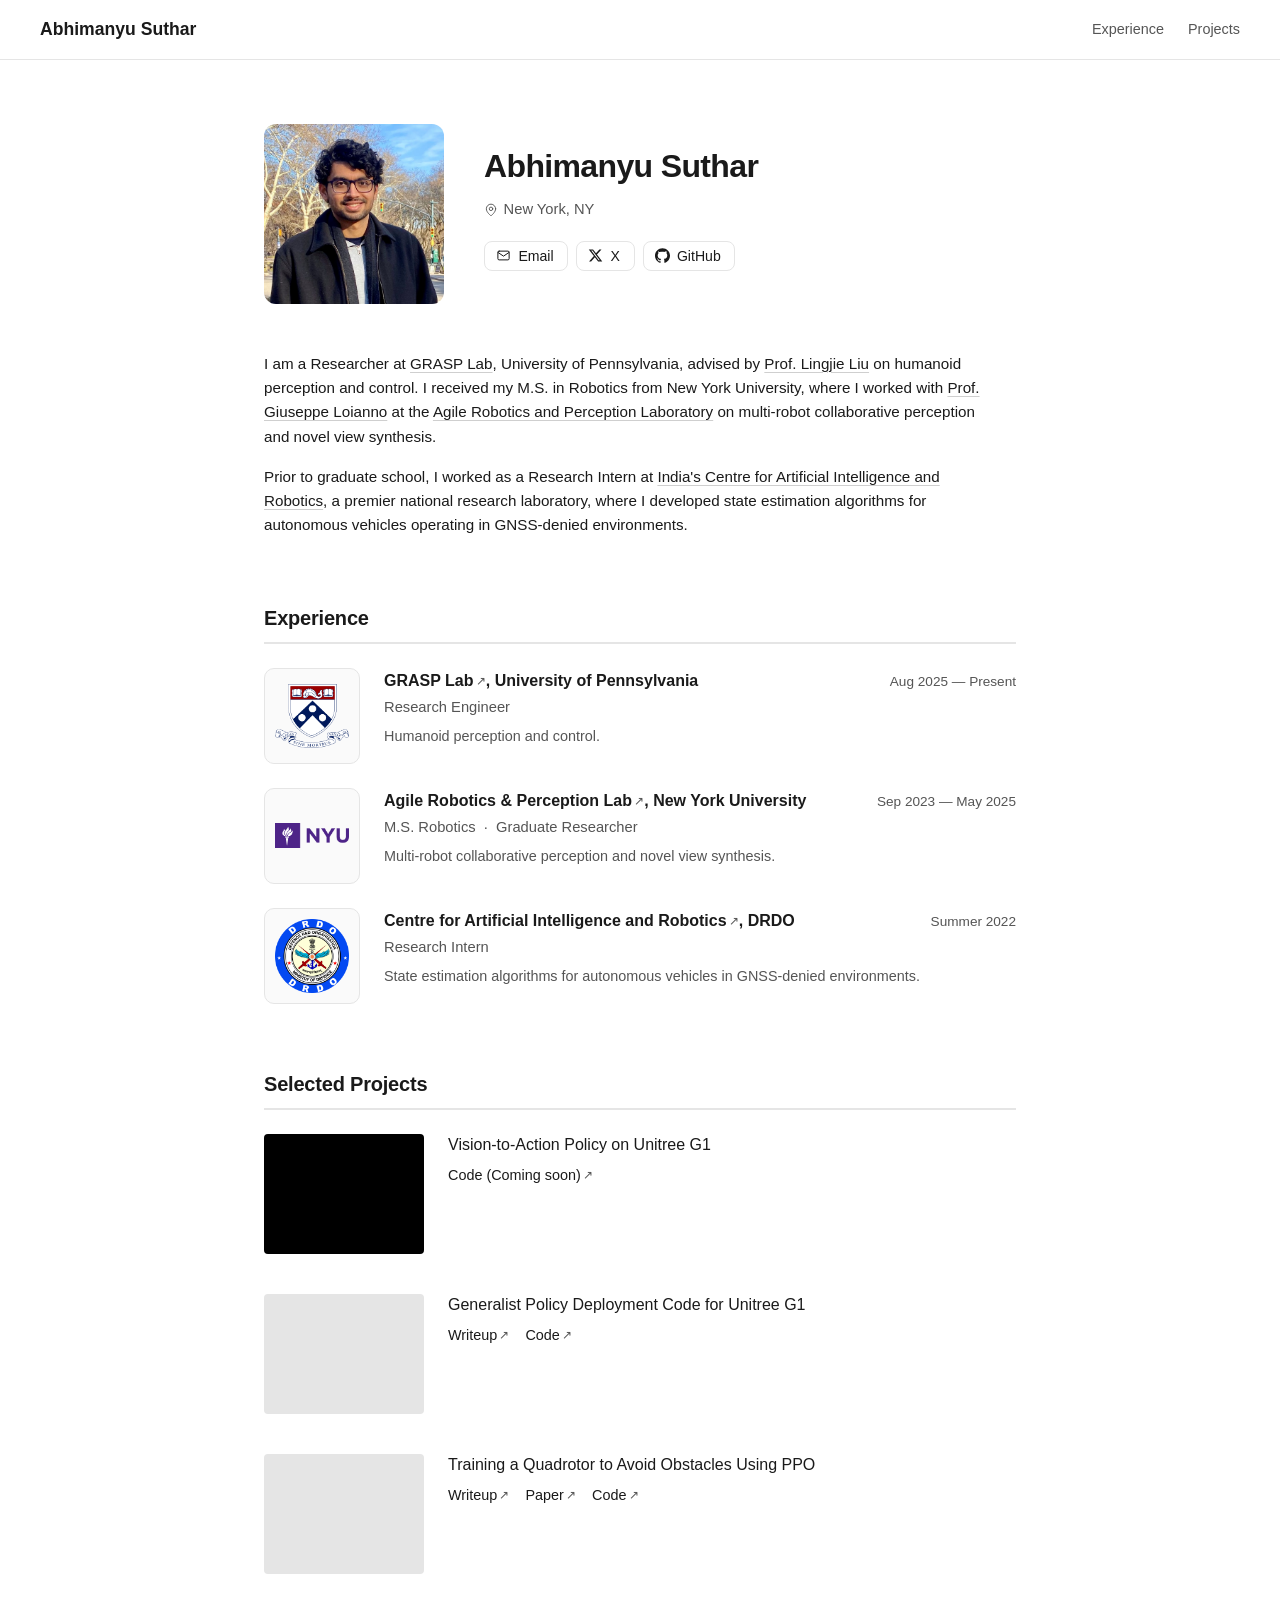
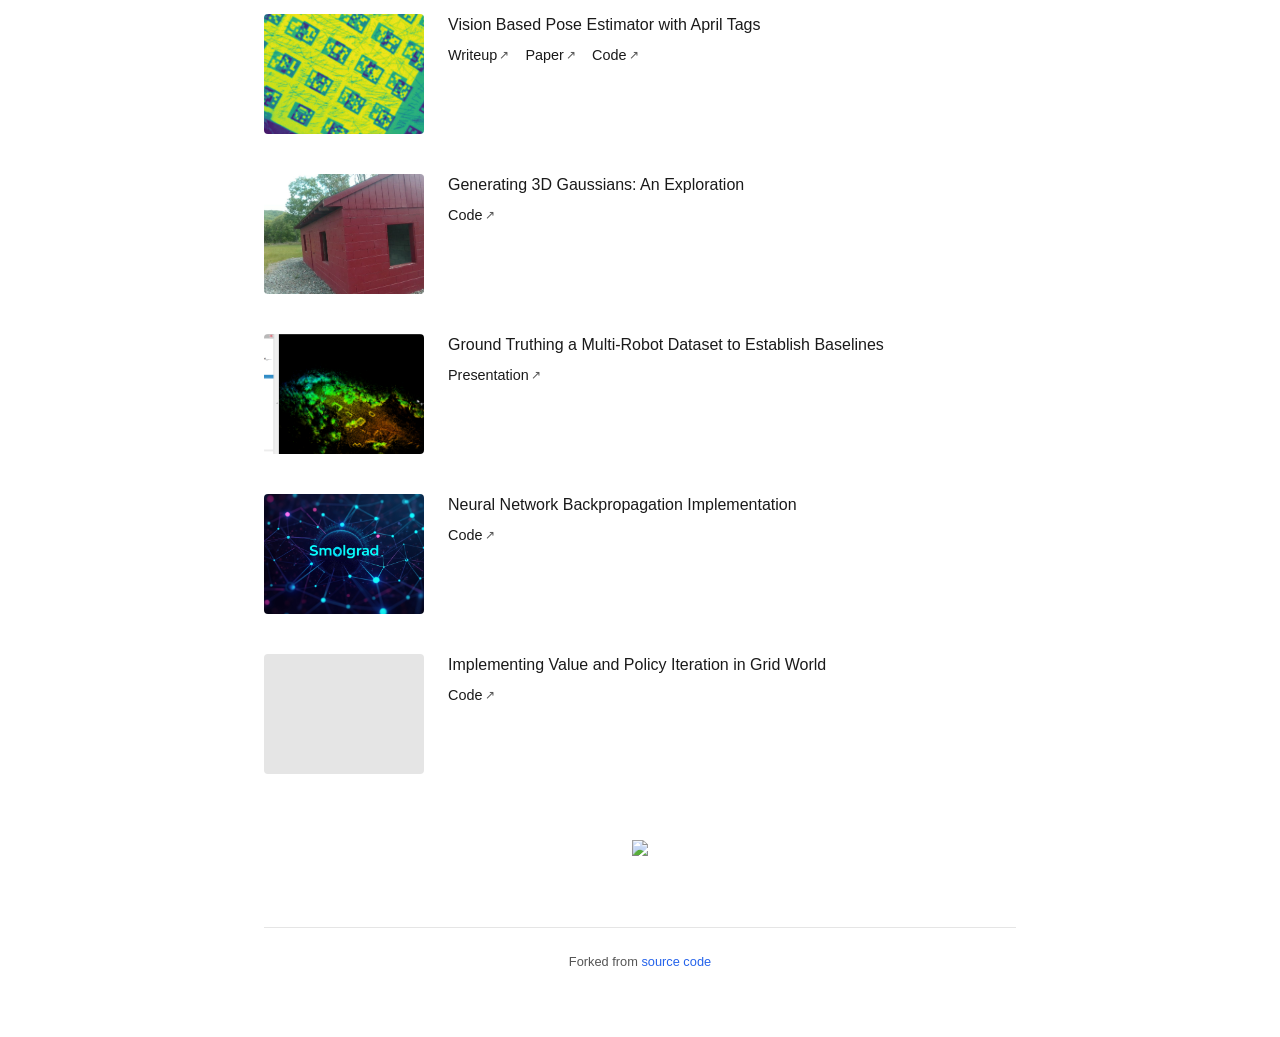
==== commit d94bb8e7: "Add project writeup pages - New /projects/ subdirectory with three writeups:   - generalist-policy.h" ====
--- a/index.html
+++ b/index.html
@@ -167,8 +167,9 @@
             </video>
           </div>
           <div class="project-info">
-            <h3>Generalist Policy Deployment Code for Unitree G1</h3>
-            <div class="project-links">
+            <h3><a href="projects/generalist-policy.html" class="project-title-link">Generalist Policy Deployment Code for Unitree G1</a></h3>
+            <div class="project-links">
+              <a href="projects/generalist-policy.html">Writeup</a>
               <a href="https://github.com/Abhimanyu-0/motion_tracking_controller/tree/generalist-policy">Code</a>
             </div>
           </div>
@@ -181,10 +182,10 @@
             </video>
           </div>
           <div class="project-info">
-            <h3>Training a Quadrotor to Avoid Obstacles Using PPO</h3>
-            <div class="project-links">
+            <h3><a href="projects/ppo-quadrotor.html" class="project-title-link">Training a Quadrotor to Avoid Obstacles Using PPO</a></h3>
+            <div class="project-links">
+              <a href="projects/ppo-quadrotor.html">Writeup</a>
               <a href="https://drive.google.com/file/d/14dI3tmSMuVwbL4iUtIrodfB4yFd_2b_Y/view?usp=sharing">Paper</a>
-              <span class="separator">/</span>
               <a href="https://github.com/Abhimanyu-0/PPO_quadrotor">Code</a>
             </div>
           </div>
@@ -195,10 +196,10 @@
             <img src="project_pic.jpg" alt="Vision based pose estimator">
           </div>
           <div class="project-info">
-            <h3>Vision Based Pose Estimator with April Tags</h3>
-            <div class="project-links">
+            <h3><a href="projects/vision-pose-estimator.html" class="project-title-link">Vision Based Pose Estimator with April Tags</a></h3>
+            <div class="project-links">
+              <a href="projects/vision-pose-estimator.html">Writeup</a>
               <a href="https://drive.google.com/file/d/1Y9TBH7jiizImRM7zNUWt_cCTlqWkVgy1/view?usp=sharing">Paper</a>
-              <span class="separator">/</span>
               <a href="https://github.com/Abhimanyu-0/Vision_Pose_estimator_">Code</a>
             </div>
           </div>
--- a/stylesheet.css
+++ b/stylesheet.css
@@ -514,6 +514,19 @@
   line-height: 1.4;
 }
 
+.project-title-link {
+  color: var(--color-text);
+  text-decoration: none;
+  transition: color 0.18s ease;
+}
+
+.project-title-link:hover {
+  color: var(--color-text);
+  text-decoration: underline;
+  text-underline-offset: 3px;
+  text-decoration-color: var(--color-text-secondary);
+}
+
 .project-links {
   font-size: 0.9rem;
   display: flex;
@@ -567,6 +580,247 @@
   color: var(--color-text-secondary);
 }
 
+/* ─── Project Writeup Page ─────────────────────────────── */
+
+.writeup {
+  max-width: 720px;
+  margin: 0 auto;
+  padding: calc(var(--nav-height) + var(--space-xl)) var(--space-md) var(--space-xl);
+  font-size: 1.02rem;
+  line-height: 1.72;
+}
+
+.writeup-back {
+  display: inline-block;
+  font-size: 0.85rem;
+  color: var(--color-text-secondary);
+  text-decoration: none;
+  margin-bottom: var(--space-lg);
+  transition: color 0.18s ease;
+}
+
+.writeup-back:hover {
+  color: var(--color-text);
+}
+
+.writeup-back-bottom {
+  display: block;
+  margin-top: var(--space-xl);
+  margin-bottom: 0;
+}
+
+.writeup-header {
+  margin-bottom: var(--space-lg);
+}
+
+.writeup-title {
+  font-size: 2.1rem;
+  font-weight: 600;
+  letter-spacing: -0.02em;
+  line-height: 1.2;
+  margin-bottom: var(--space-sm);
+  color: var(--color-text);
+}
+
+.writeup-subtitle {
+  font-size: 1.05rem;
+  color: var(--color-text-secondary);
+  line-height: 1.55;
+  margin-bottom: var(--space-md);
+}
+
+.writeup-meta {
+  display: flex;
+  align-items: center;
+  flex-wrap: wrap;
+  gap: 0.5rem;
+  font-size: 0.85rem;
+  color: var(--color-text-secondary);
+  padding-top: var(--space-sm);
+  border-top: 1px solid var(--color-border);
+}
+
+.writeup-meta-dot {
+  opacity: 0.5;
+}
+
+.writeup-meta-link {
+  color: var(--color-text);
+  text-decoration: none;
+  display: inline-flex;
+  align-items: center;
+  gap: 0.3em;
+  transition: color 0.18s ease;
+}
+
+.writeup-meta-link:hover {
+  color: var(--color-text);
+  text-decoration: underline;
+  text-underline-offset: 3px;
+  text-decoration-color: var(--color-text-secondary);
+}
+
+.writeup-hero {
+  width: 100%;
+  margin: var(--space-md) 0 var(--space-lg);
+}
+
+.writeup-hero video,
+.writeup-hero img {
+  width: 100%;
+  height: auto;
+  display: block;
+  border-radius: 6px;
+  background-color: #000;
+  filter: brightness(0.82) contrast(0.96);
+}
+
+.writeup-hero figcaption {
+  margin-top: 0.6rem;
+  font-size: 0.82rem;
+  color: var(--color-text-secondary);
+  text-align: center;
+  line-height: 1.5;
+}
+
+.writeup-section {
+  margin-bottom: var(--space-lg);
+}
+
+.writeup-section h2 {
+  font-size: 1.35rem;
+  font-weight: 600;
+  letter-spacing: -0.01em;
+  margin: var(--space-lg) 0 var(--space-sm);
+  color: var(--color-text);
+}
+
+.writeup-section h3 {
+  font-size: 1.02rem;
+  font-weight: 600;
+  margin: var(--space-md) 0 0.4rem;
+  color: var(--color-text);
+}
+
+.writeup-section p {
+  color: var(--color-text);
+  margin-bottom: 0.9rem;
+}
+
+.writeup-lede {
+  font-size: 1.08rem;
+  line-height: 1.65;
+  color: var(--color-text);
+  padding: var(--space-sm) 0 var(--space-sm) var(--space-md);
+  border-left: 3px solid var(--color-border);
+  background-color: transparent;
+}
+
+/* Writeup links: same arrow-treatment as experience-org */
+.writeup-section p a {
+  color: var(--color-text);
+  text-decoration: underline;
+  text-decoration-color: #cfcfcf;
+  text-decoration-thickness: 1px;
+  text-underline-offset: 3px;
+  transition: text-decoration-color 0.18s ease;
+}
+
+.writeup-section p a:hover {
+  color: var(--color-text);
+  text-decoration-color: var(--color-text);
+}
+
+.writeup-link-arrow {
+  color: var(--color-text);
+  text-decoration: none;
+  font-weight: 500;
+  display: inline-flex;
+  align-items: baseline;
+  gap: 0.2em;
+}
+
+.writeup-arrow {
+  font-size: 0.82em;
+  color: var(--color-text-secondary);
+  transition: transform 0.18s ease, color 0.18s ease;
+  display: inline-block;
+  transform: translate(0, -0.05em);
+}
+
+.writeup-link-arrow:hover .writeup-arrow {
+  color: var(--color-text);
+  transform: translate(0.15em, -0.18em);
+}
+
+/* Inline + block code */
+.writeup code,
+.writeup-codeblock pre {
+  font-family: 'JetBrains Mono', 'Menlo', 'Monaco', 'Courier New', monospace;
+}
+
+.writeup code {
+  font-size: 0.88em;
+  background-color: #f4f4f4;
+  padding: 0.12em 0.35em;
+  border-radius: 4px;
+  color: var(--color-text);
+}
+
+.writeup-codeblock {
+  background-color: #f8f8f8;
+  border: 1px solid var(--color-border);
+  border-radius: 6px;
+  padding: 1rem 1.15rem;
+  overflow-x: auto;
+  margin: var(--space-sm) 0;
+}
+
+.writeup-codeblock pre {
+  font-size: 0.82rem;
+  line-height: 1.55;
+  color: #333;
+  margin: 0;
+  white-space: pre;
+}
+
+.writeup-codeblock code {
+  background: none;
+  padding: 0;
+  font-size: inherit;
+}
+
+/* Tables */
+.writeup-table {
+  width: 100%;
+  border-collapse: collapse;
+  margin: var(--space-sm) 0;
+  font-size: 0.9rem;
+}
+
+.writeup-table th,
+.writeup-table td {
+  text-align: left;
+  padding: 0.55rem 0.8rem;
+  border-bottom: 1px solid var(--color-border);
+}
+
+.writeup-table thead th {
+  font-weight: 600;
+  font-size: 0.78rem;
+  letter-spacing: 0.04em;
+  text-transform: uppercase;
+  color: var(--color-text-secondary);
+  border-bottom: 2px solid var(--color-border);
+}
+
+.writeup-table tbody tr:hover {
+  background-color: #fafafa;
+}
+
+/* Load JetBrains Mono just for writeup code */
+@import url('https://fonts.googleapis.com/css2?family=JetBrains+Mono:wght@400;500&display=swap');
+
 /* Responsive Design */
 @media (max-width: 640px) {
   .container {
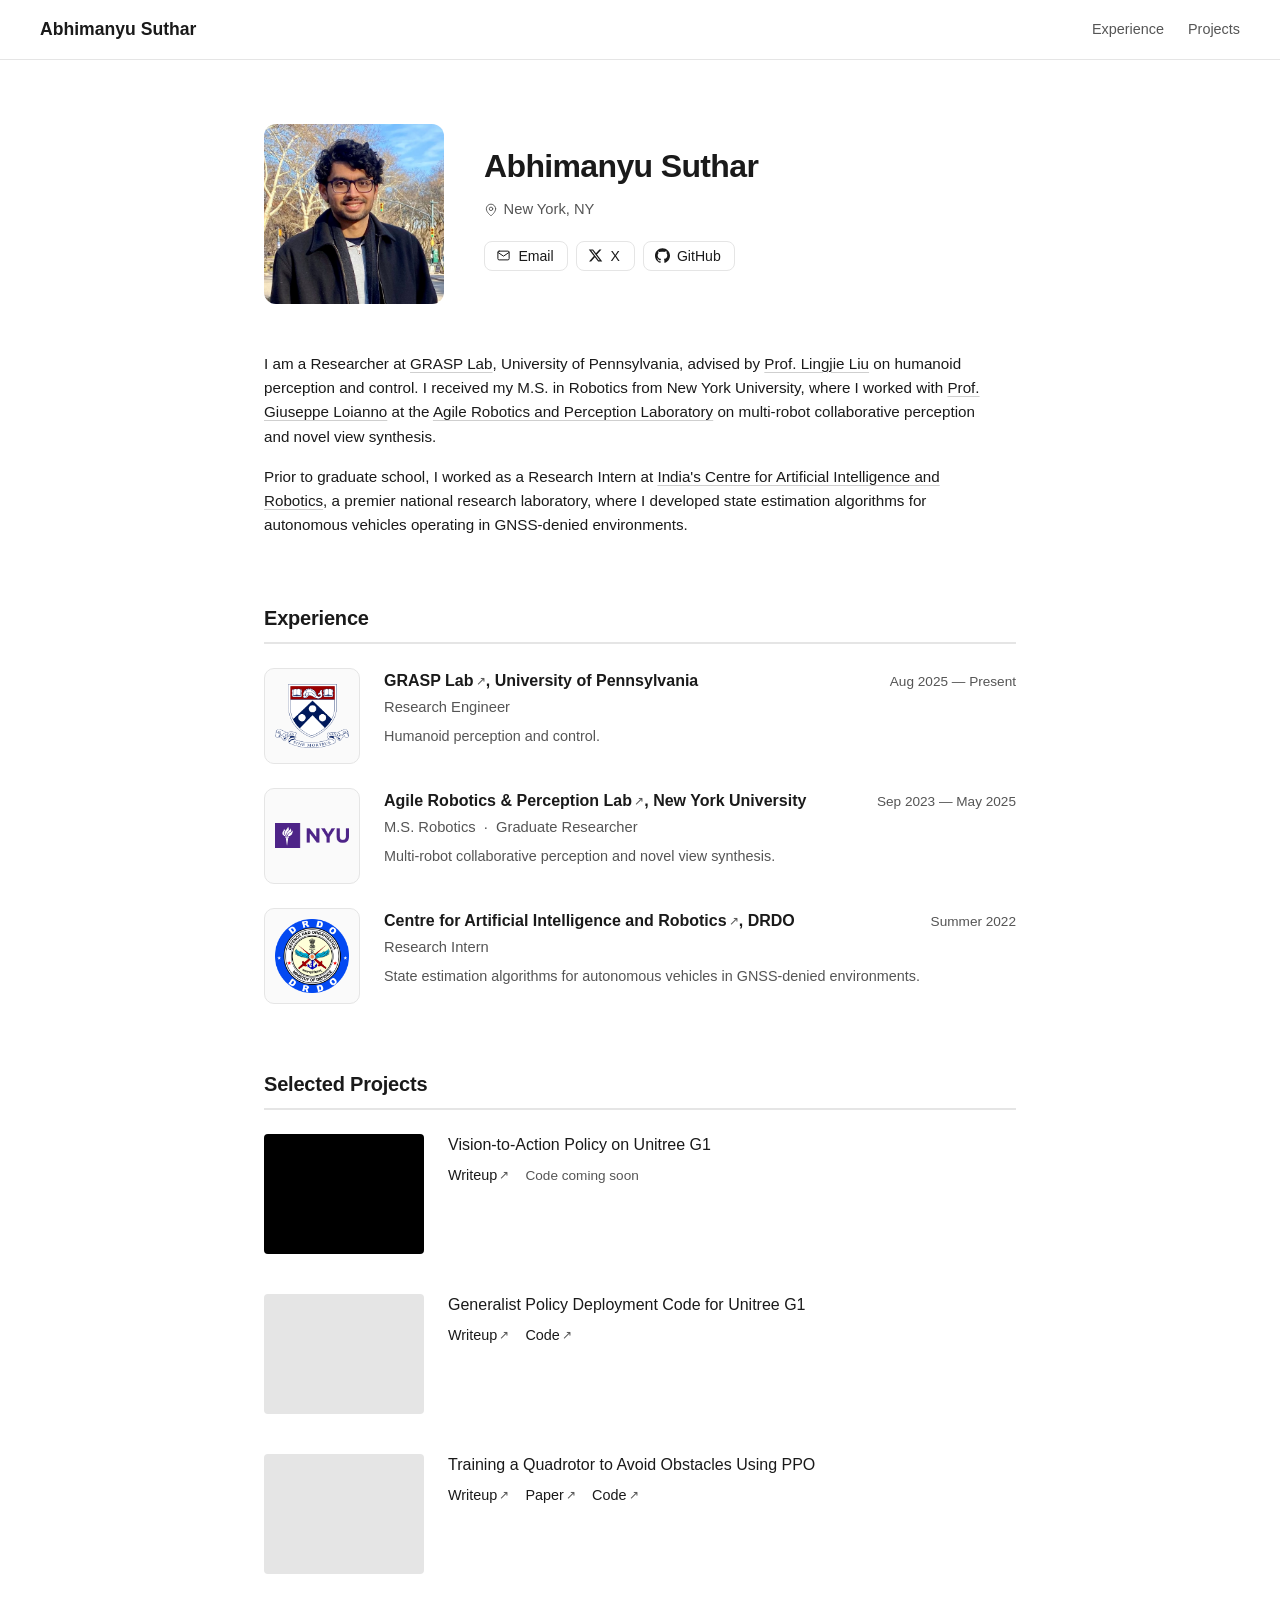
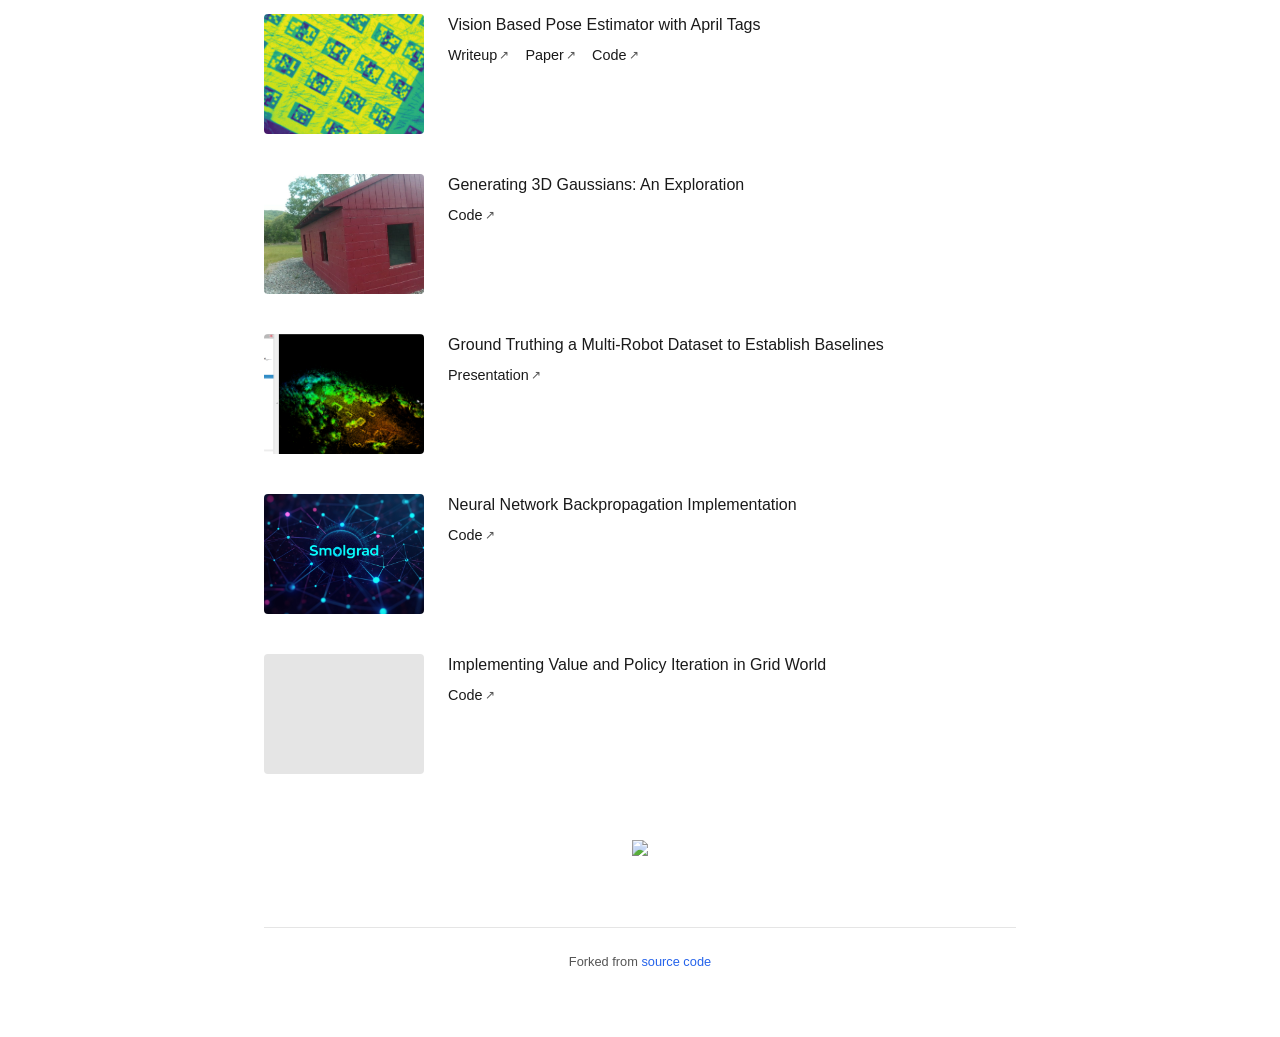
==== commit 0b297909: "Add Vision-to-Action Policy writeup - New /projects/vision-to-action-g1.html covering the PhysHMR-st" ====
--- a/index.html
+++ b/index.html
@@ -153,9 +153,10 @@
             </video>
           </div>
           <div class="project-info">
-            <h3>Vision-to-Action Policy on Unitree G1</h3>
-            <div class="project-links">
-              <a href="https://github.com/Abhimanyu-0/">Code (Coming soon)</a>
+            <h3><a href="projects/vision-to-action-g1.html" class="project-title-link">Vision-to-Action Policy on Unitree G1</a></h3>
+            <div class="project-links">
+              <a href="projects/vision-to-action-g1.html">Writeup</a>
+              <span class="experience-date" style="font-size:0.85rem; color:var(--color-text-secondary);">Code coming soon</span>
             </div>
           </div>
         </article>
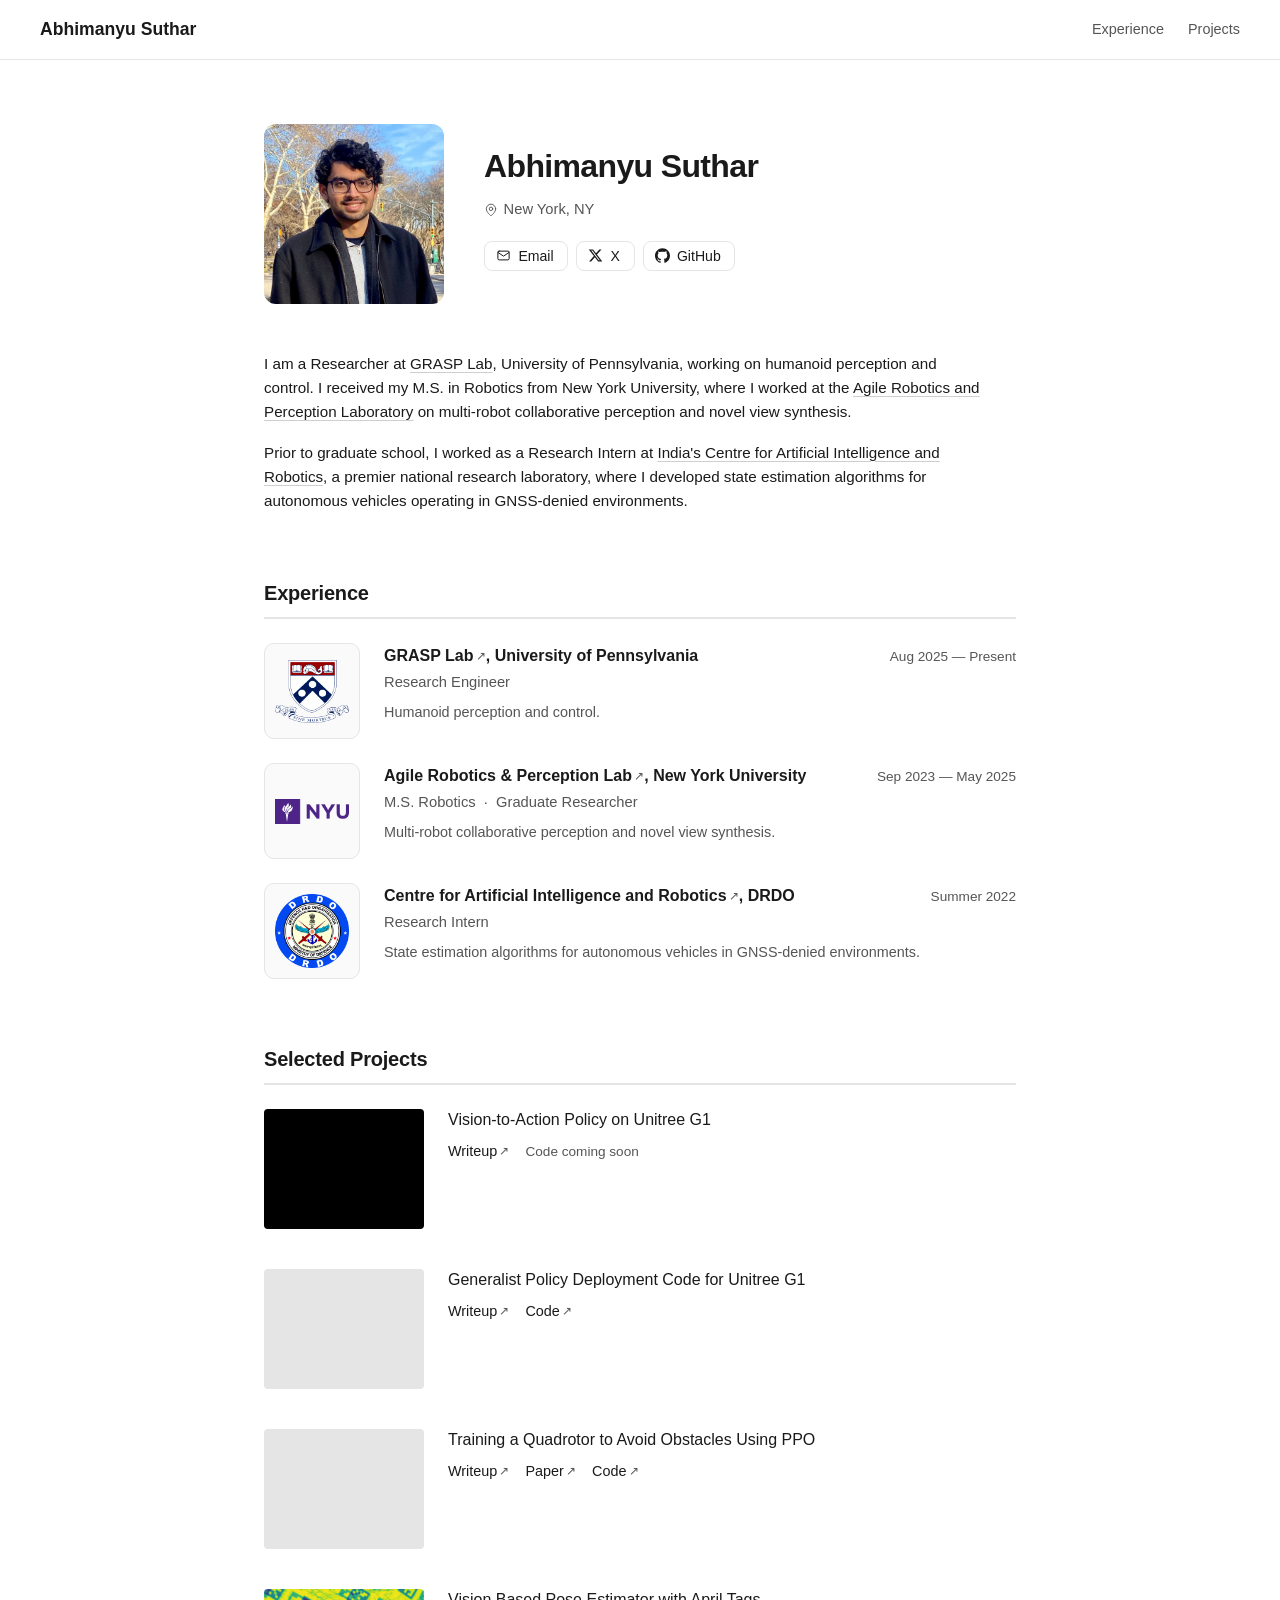
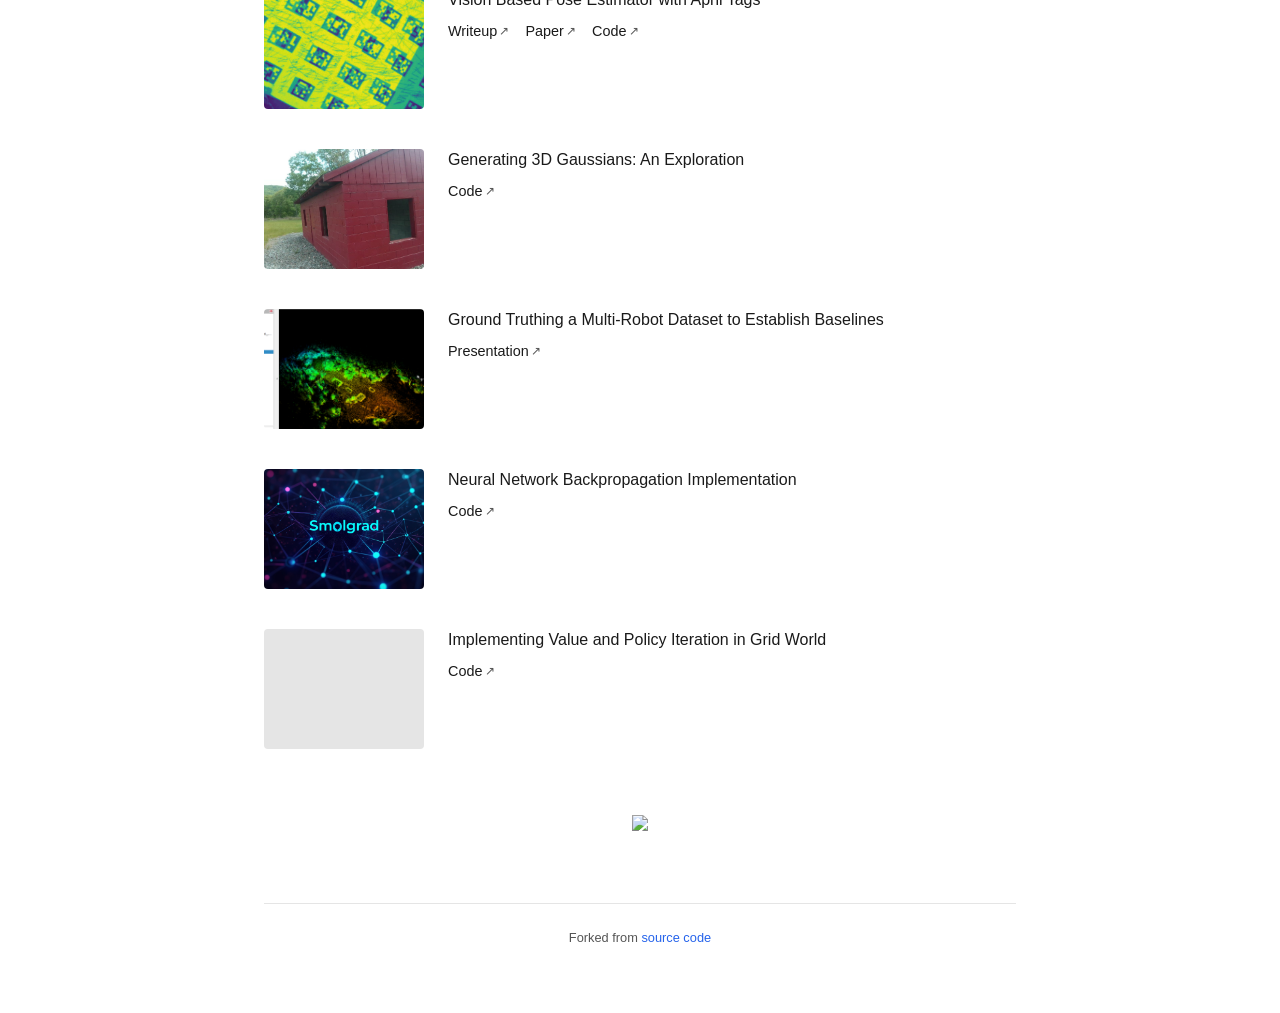
==== commit 328e6d7c: "Remove advisor names from bio Keep GRASP Lab and ARPL links; drop "advised by Prof. ..." phrasing in" ====
--- a/index.html
+++ b/index.html
@@ -64,7 +64,7 @@
 
       <div class="bio-block">
         <p class="bio">
-          I am a Researcher at <a href="https://www.grasp.upenn.edu/">GRASP Lab</a>, University of Pennsylvania, advised by <a href="https://lingjie0206.github.io">Prof. Lingjie Liu</a> on humanoid perception and control. I received my M.S. in Robotics from New York University, where I worked with <a href="https://vcresearch.berkeley.edu/faculty/giuseppe-loianno">Prof. Giuseppe Loianno</a> at the <a href="https://arplaboratory.github.io/">Agile Robotics and Perception Laboratory</a> on multi-robot collaborative perception and novel view synthesis.
+          I am a Researcher at <a href="https://www.grasp.upenn.edu/">GRASP Lab</a>, University of Pennsylvania, working on humanoid perception and control. I received my M.S. in Robotics from New York University, where I worked at the <a href="https://arplaboratory.github.io/">Agile Robotics and Perception Laboratory</a> on multi-robot collaborative perception and novel view synthesis.
         </p>
         <p class="bio">
           Prior to graduate school, I worked as a Research Intern at <a href="https://www.drdo.gov.in/drdo/labs-and-establishments/centre-artificial-intelligence-robotics-cair">India's Centre for Artificial Intelligence and Robotics</a>, a premier national research laboratory, where I developed state estimation algorithms for autonomous vehicles operating in GNSS-denied environments.
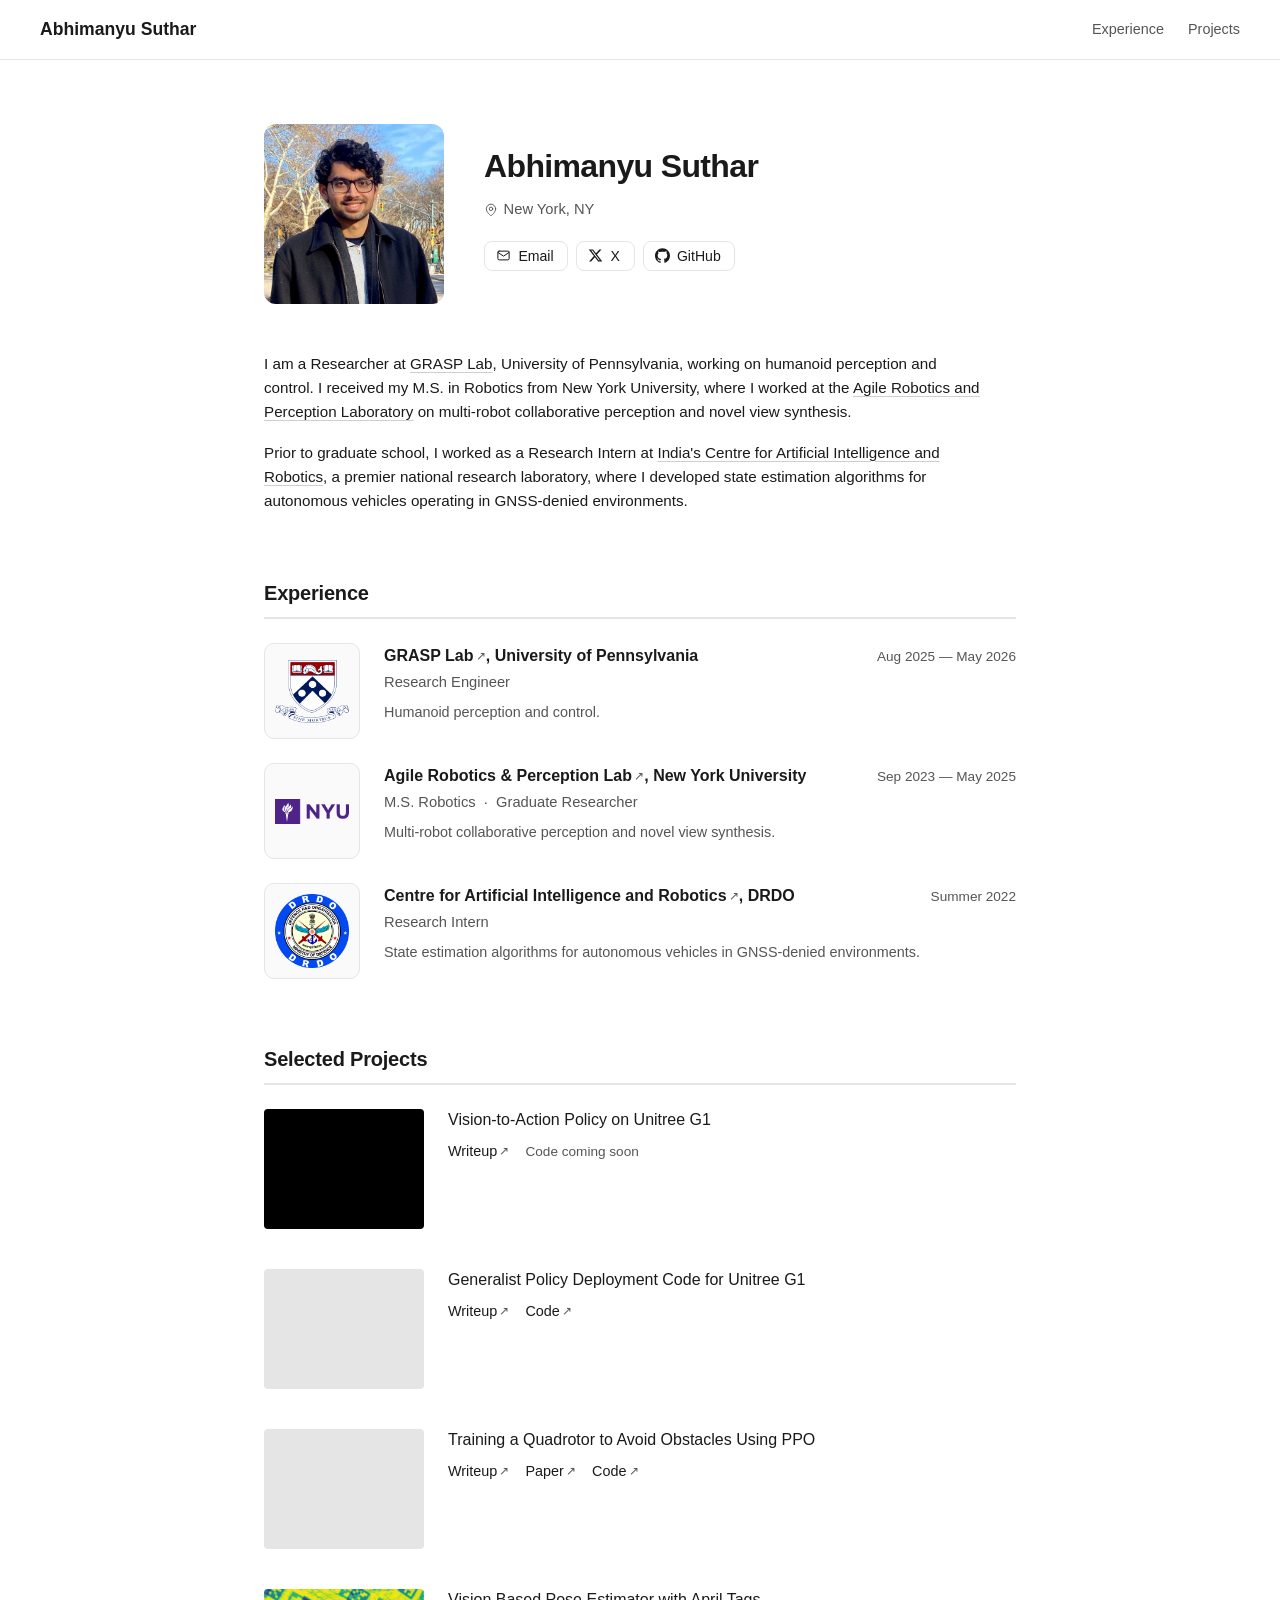
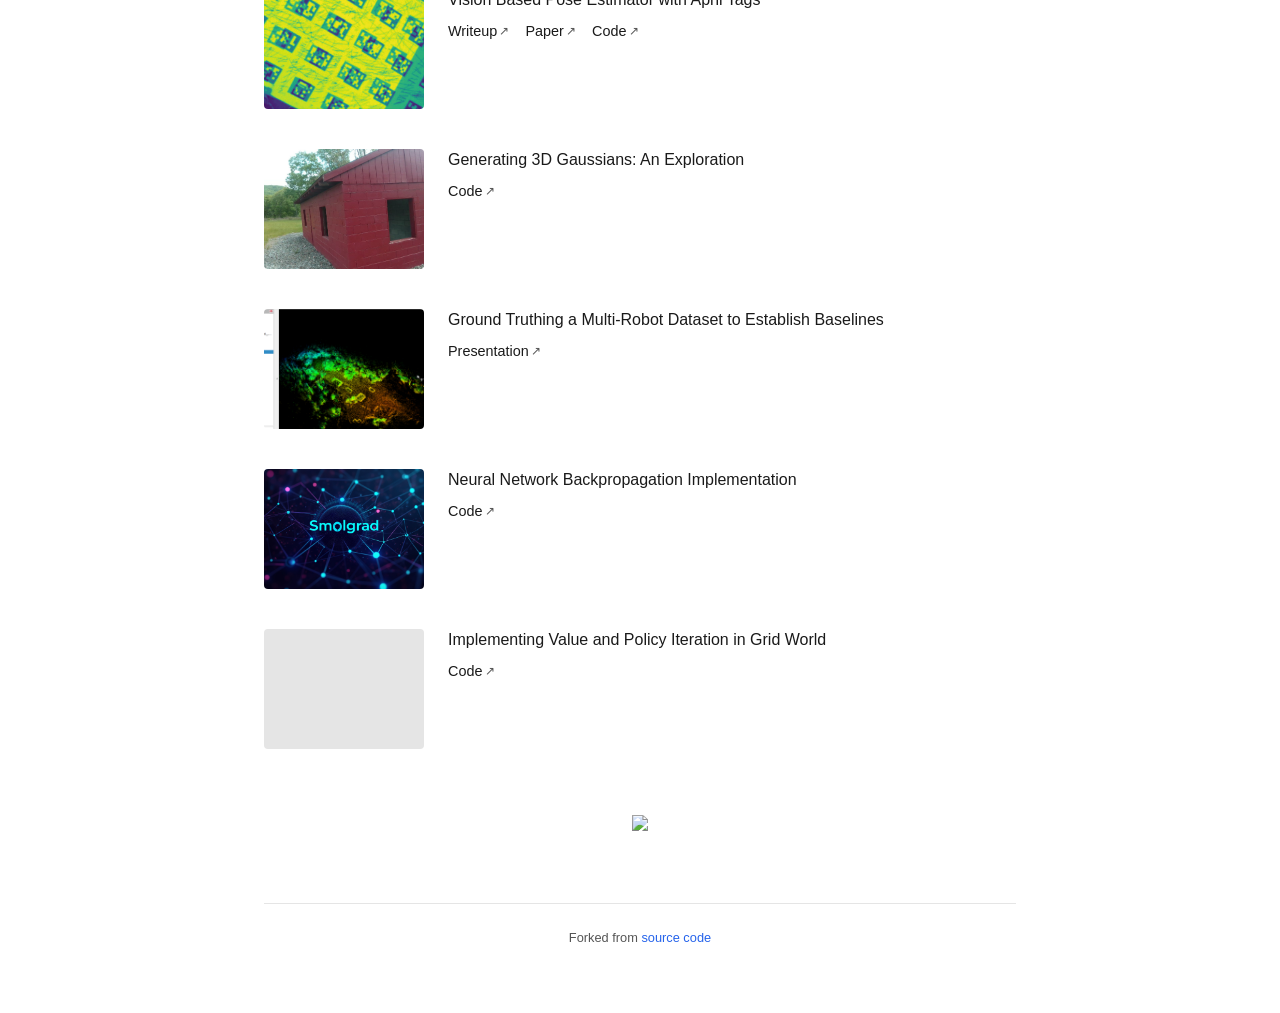
==== commit 37b0f253: "Update GRASP Lab dates to Aug 2025 - May 2026" ====
--- a/index.html
+++ b/index.html
@@ -88,7 +88,7 @@
               <span class="experience-org">
                 <a href="https://www.grasp.upenn.edu/">GRASP Lab</a>, University of Pennsylvania
               </span>
-              <span class="experience-date">Aug 2025 — Present</span>
+              <span class="experience-date">Aug 2025 — May 2026</span>
             </div>
             <div class="experience-role">Research Engineer</div>
             <p class="experience-desc">
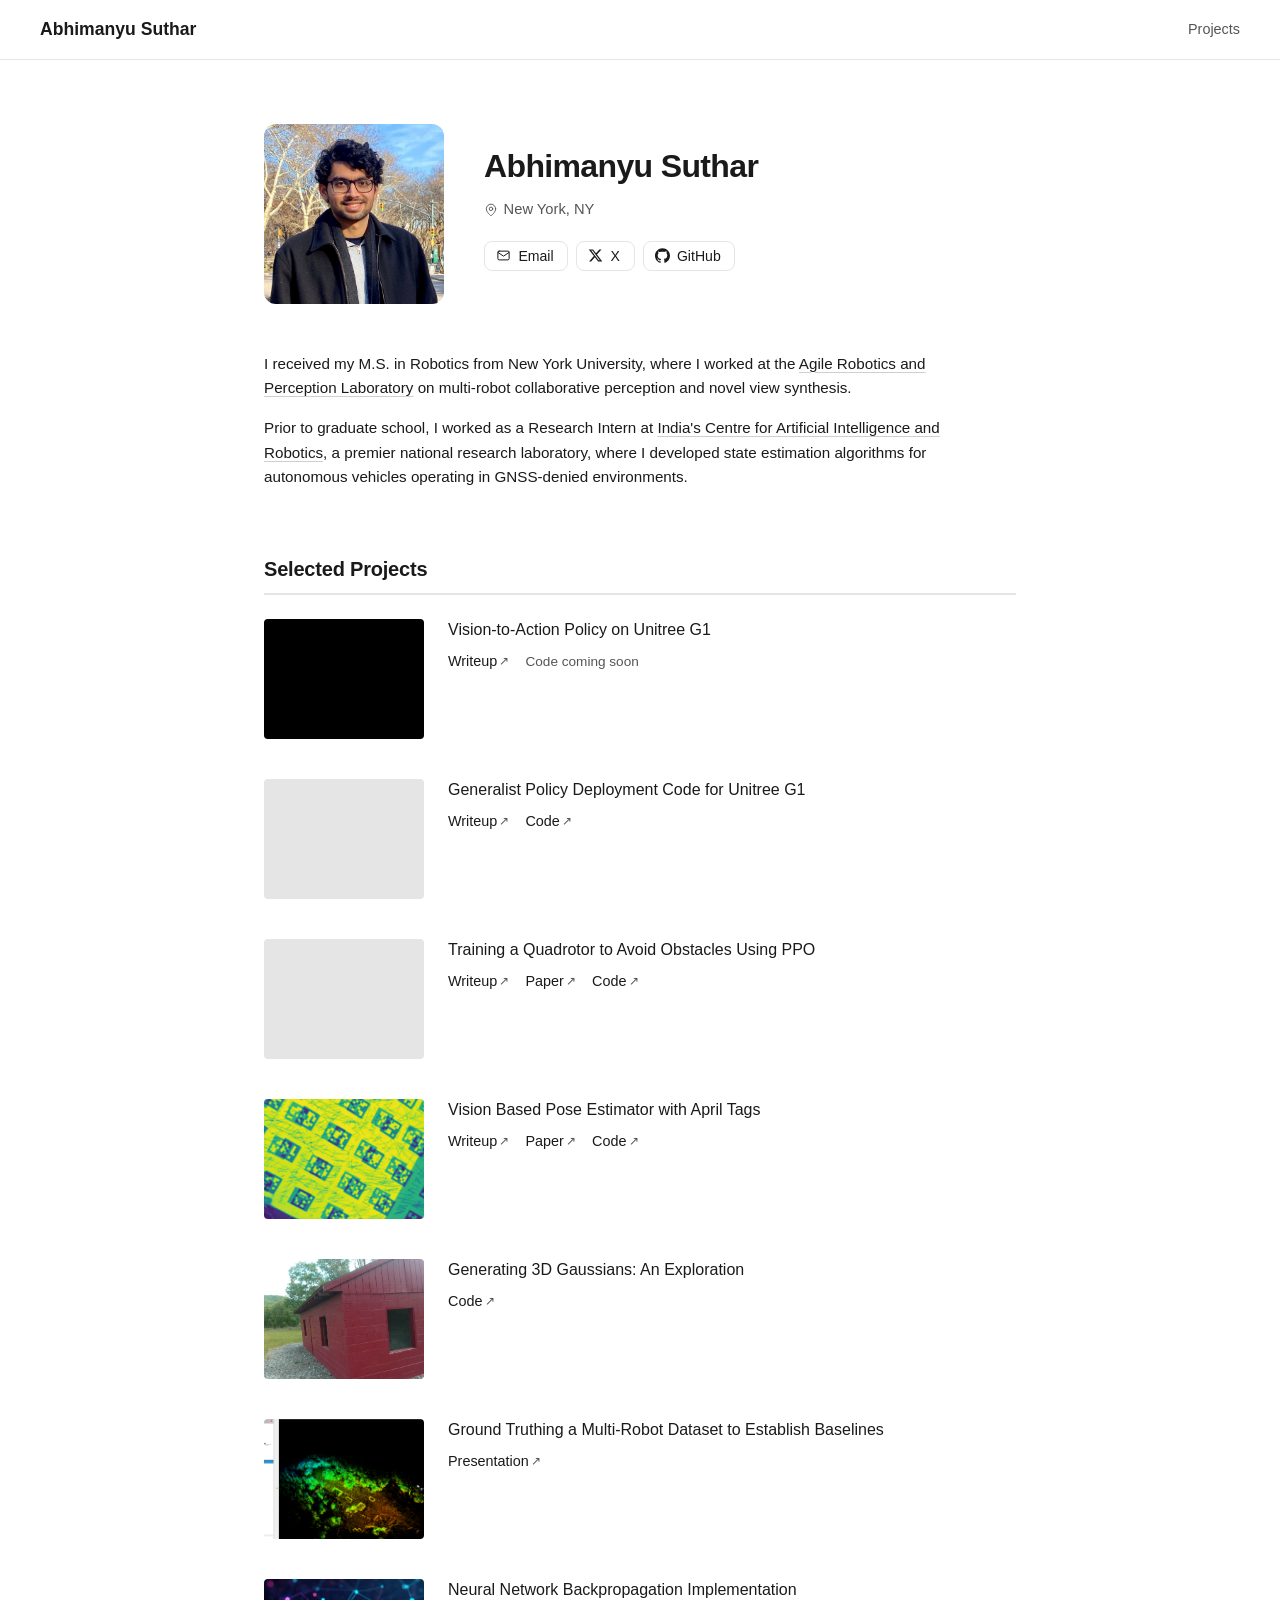
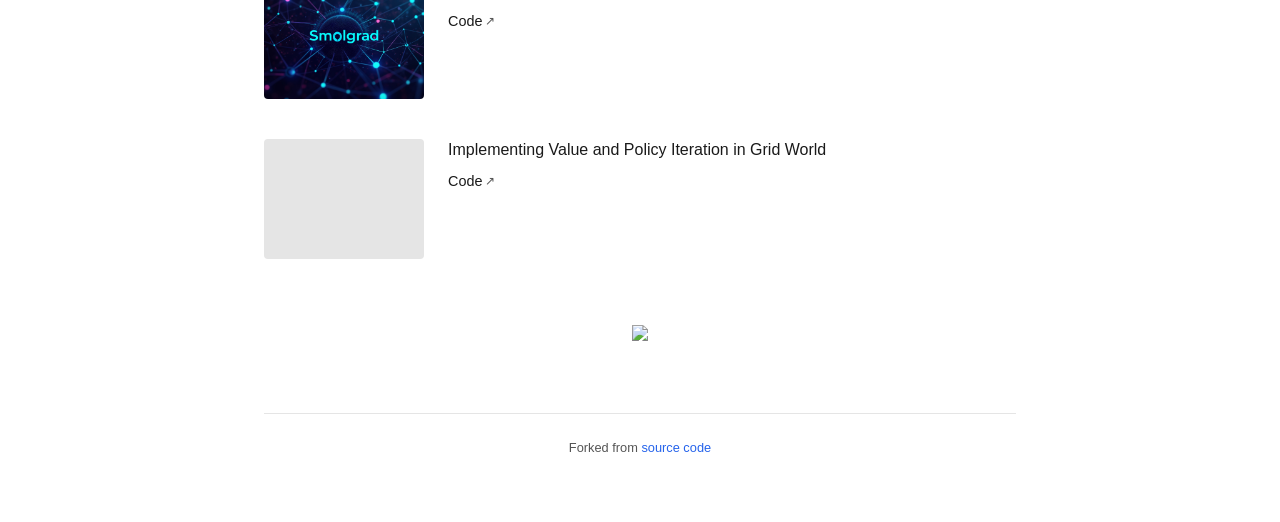
==== commit a6a0768a: "Update bio and section visibility" ====
--- a/index.html
+++ b/index.html
@@ -15,7 +15,7 @@
     <div class="top-nav-inner">
       <a href="#" class="nav-name">Abhimanyu Suthar</a>
       <div class="nav-sections">
-        <a href="#experience">Experience</a>
+        <!-- <a href="#experience">Experience</a> -->
         <a href="#projects">Projects</a>
       </div>
     </div>
@@ -63,8 +63,11 @@
       </div>
 
       <div class="bio-block">
+        <!-- First bio sentence temporarily hidden:
+        I am a Researcher at <a href="https://www.grasp.upenn.edu/">GRASP Lab</a>, University of Pennsylvania, working on humanoid perception and control.
+        -->
         <p class="bio">
-          I am a Researcher at <a href="https://www.grasp.upenn.edu/">GRASP Lab</a>, University of Pennsylvania, working on humanoid perception and control. I received my M.S. in Robotics from New York University, where I worked at the <a href="https://arplaboratory.github.io/">Agile Robotics and Perception Laboratory</a> on multi-robot collaborative perception and novel view synthesis.
+          I received my M.S. in Robotics from New York University, where I worked at the <a href="https://arplaboratory.github.io/">Agile Robotics and Perception Laboratory</a> on multi-robot collaborative perception and novel view synthesis.
         </p>
         <p class="bio">
           Prior to graduate school, I worked as a Research Intern at <a href="https://www.drdo.gov.in/drdo/labs-and-establishments/centre-artificial-intelligence-robotics-cair">India's Centre for Artificial Intelligence and Robotics</a>, a premier national research laboratory, where I developed state estimation algorithms for autonomous vehicles operating in GNSS-denied environments.
@@ -72,14 +75,13 @@
       </div>
     </header>
 
-    <!-- Experience Section -->
+    <!-- Experience Section — temporarily hidden
     <section class="section" id="experience">
       <h2>Experience</h2>
       <ul class="experience-list">
 
         <li class="experience-item">
           <div class="experience-logo">
-            <!-- drop images/logos/upenn.png here -->
             <img src="images/logos/upenn.png" alt="University of Pennsylvania" onerror="this.style.display='none'; this.nextElementSibling.style.display='flex';">
             <span class="experience-logo-fallback">UP</span>
           </div>
@@ -99,7 +101,6 @@
 
         <li class="experience-item">
           <div class="experience-logo">
-            <!-- drop images/logos/nyu.png here -->
             <img src="images/logos/nyu.png" alt="New York University" onerror="this.style.display='none'; this.nextElementSibling.style.display='flex';">
             <span class="experience-logo-fallback">NYU</span>
           </div>
@@ -119,7 +120,6 @@
 
         <li class="experience-item">
           <div class="experience-logo">
-            <!-- drop images/logos/cair.png here -->
             <img src="images/logos/cair.png" alt="CAIR-DRDO" onerror="this.style.display='none'; this.nextElementSibling.style.display='flex';">
             <span class="experience-logo-fallback">CAIR</span>
           </div>
@@ -139,6 +139,7 @@
 
       </ul>
     </section>
+    -->
 
     <!-- Projects Section -->
     <section class="section" id="projects">
